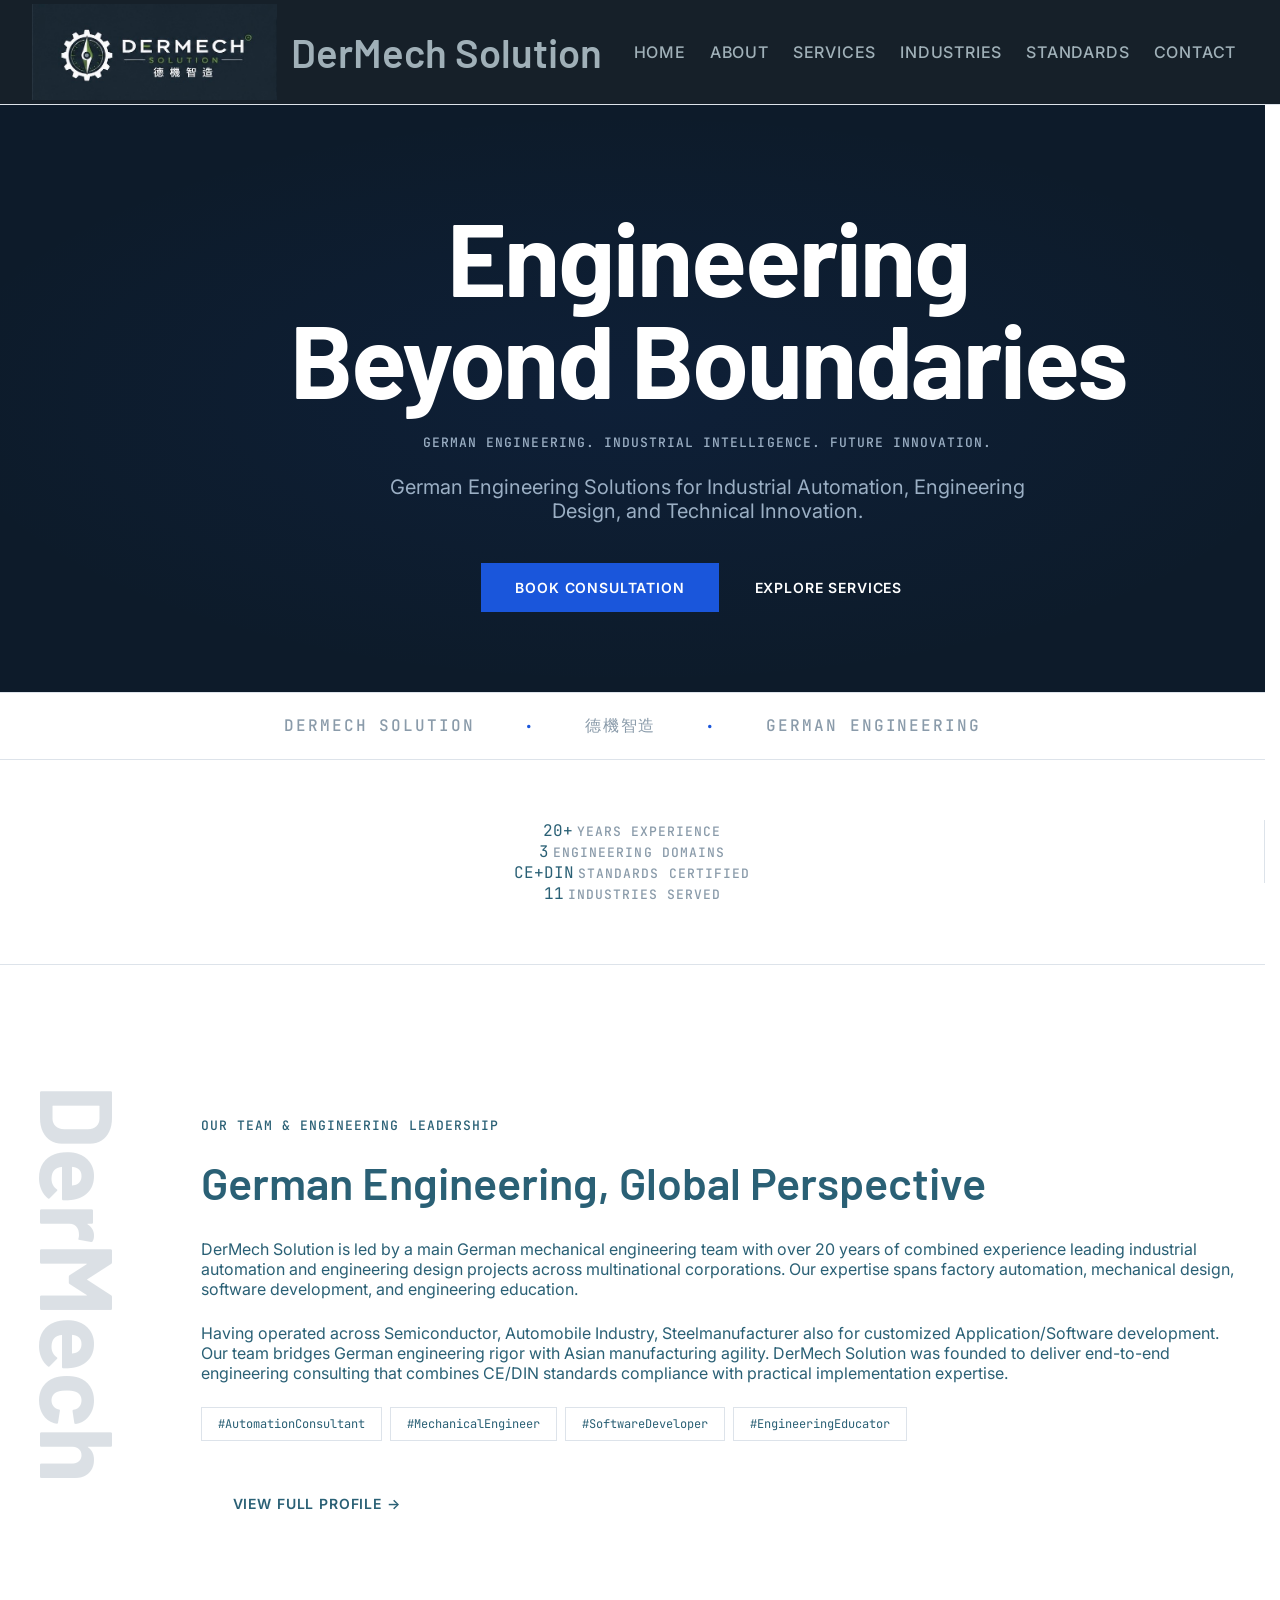
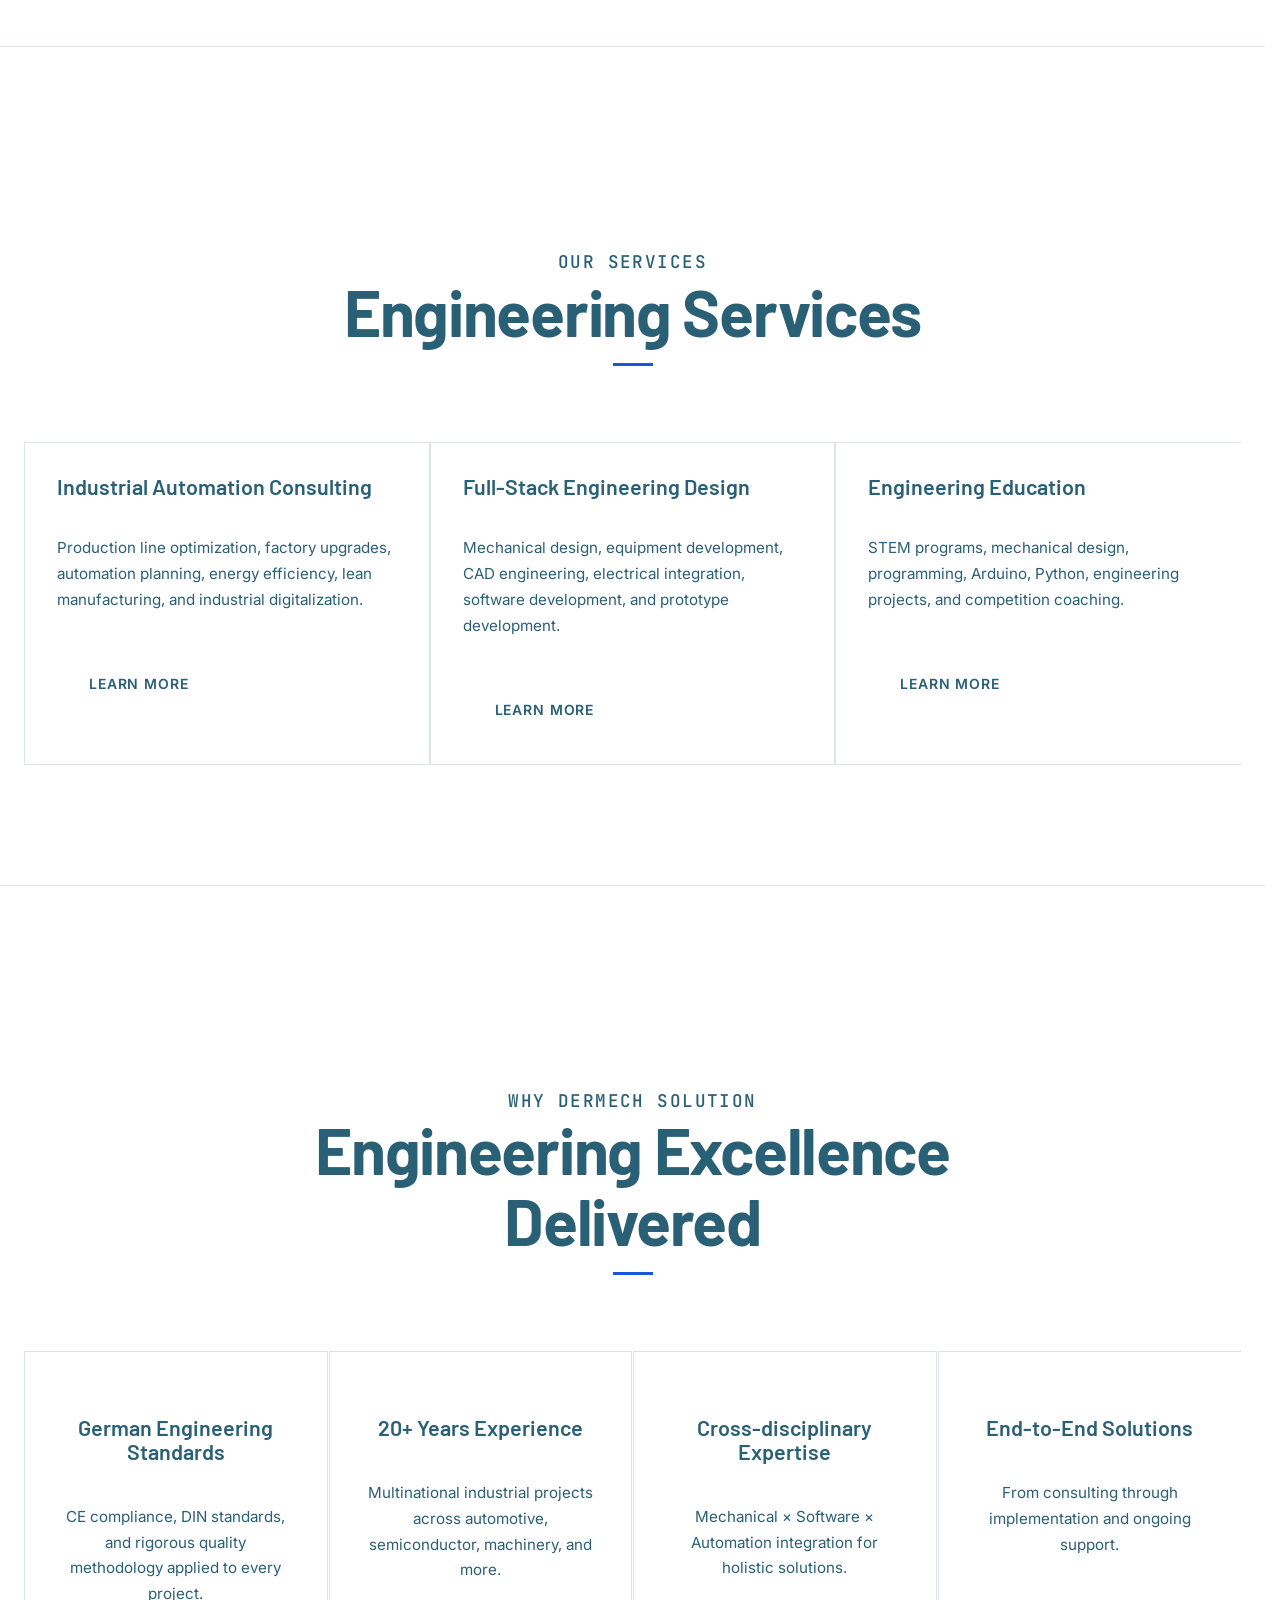
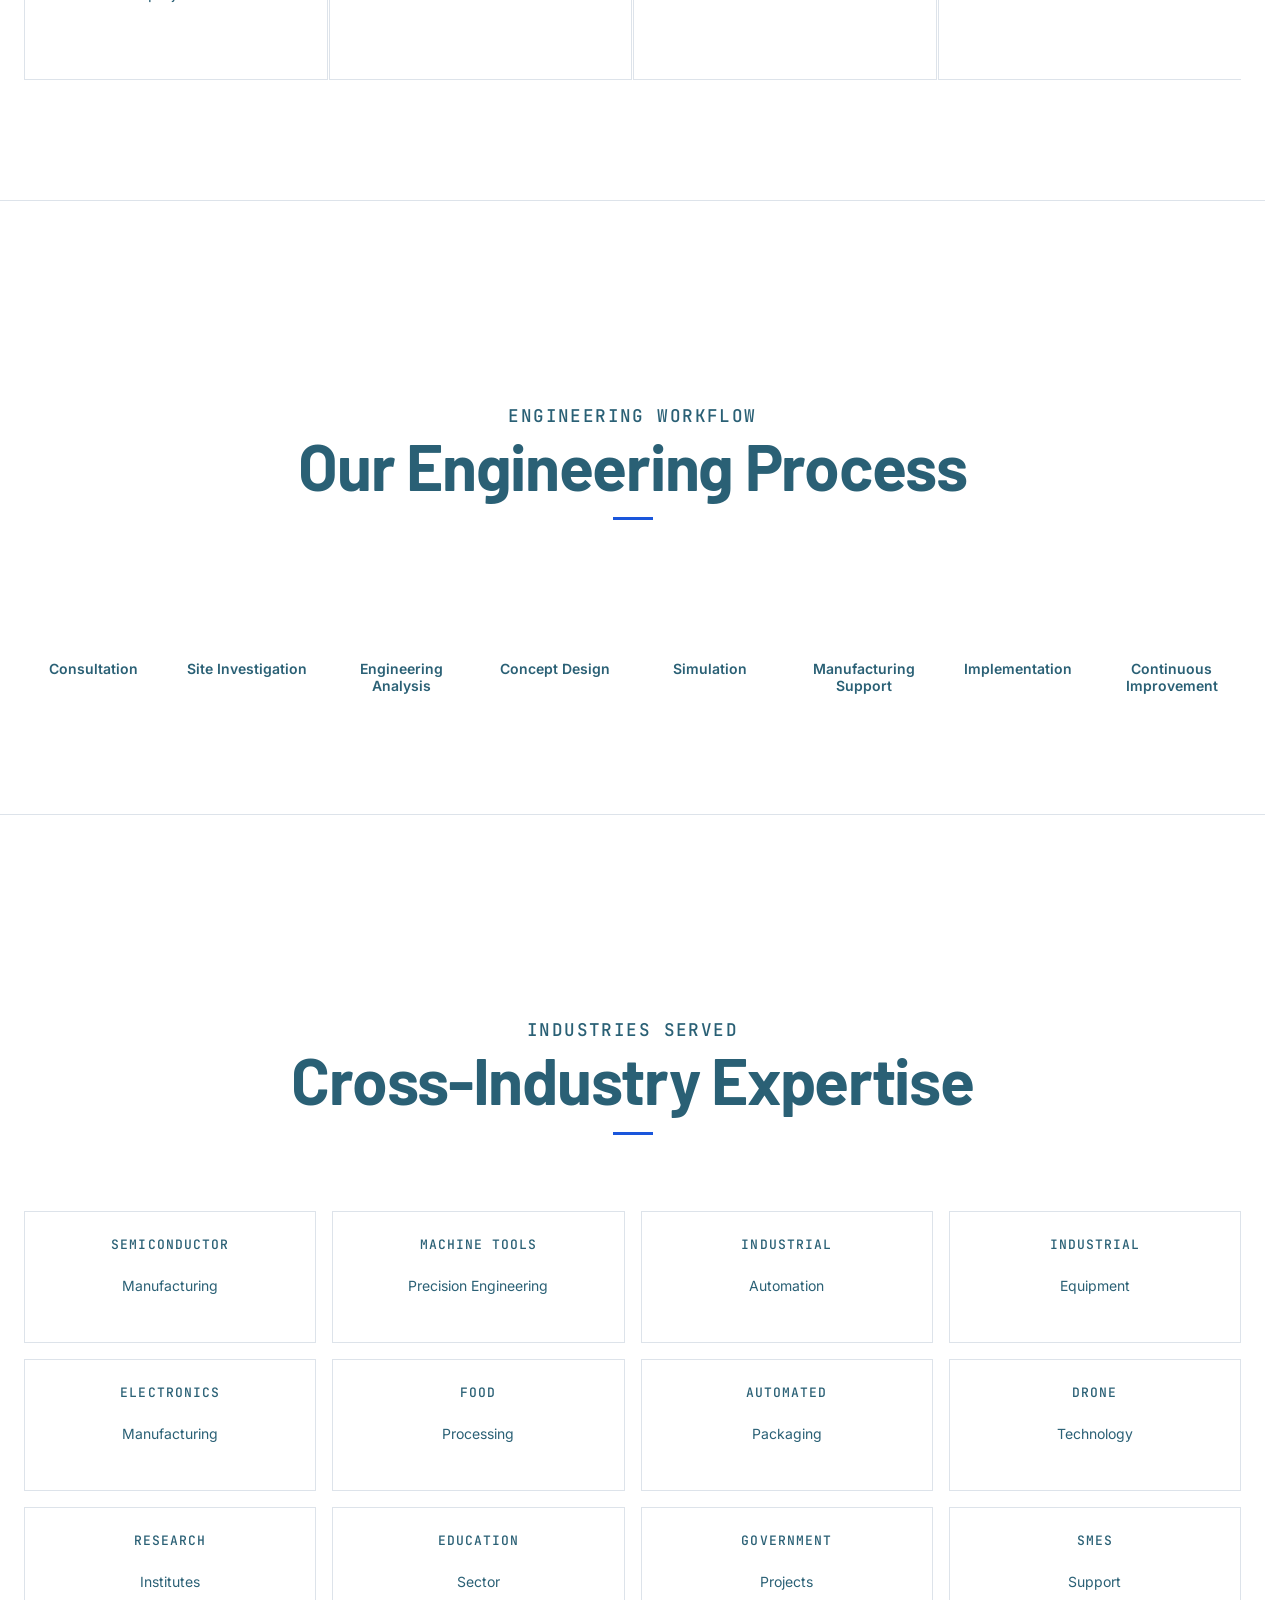
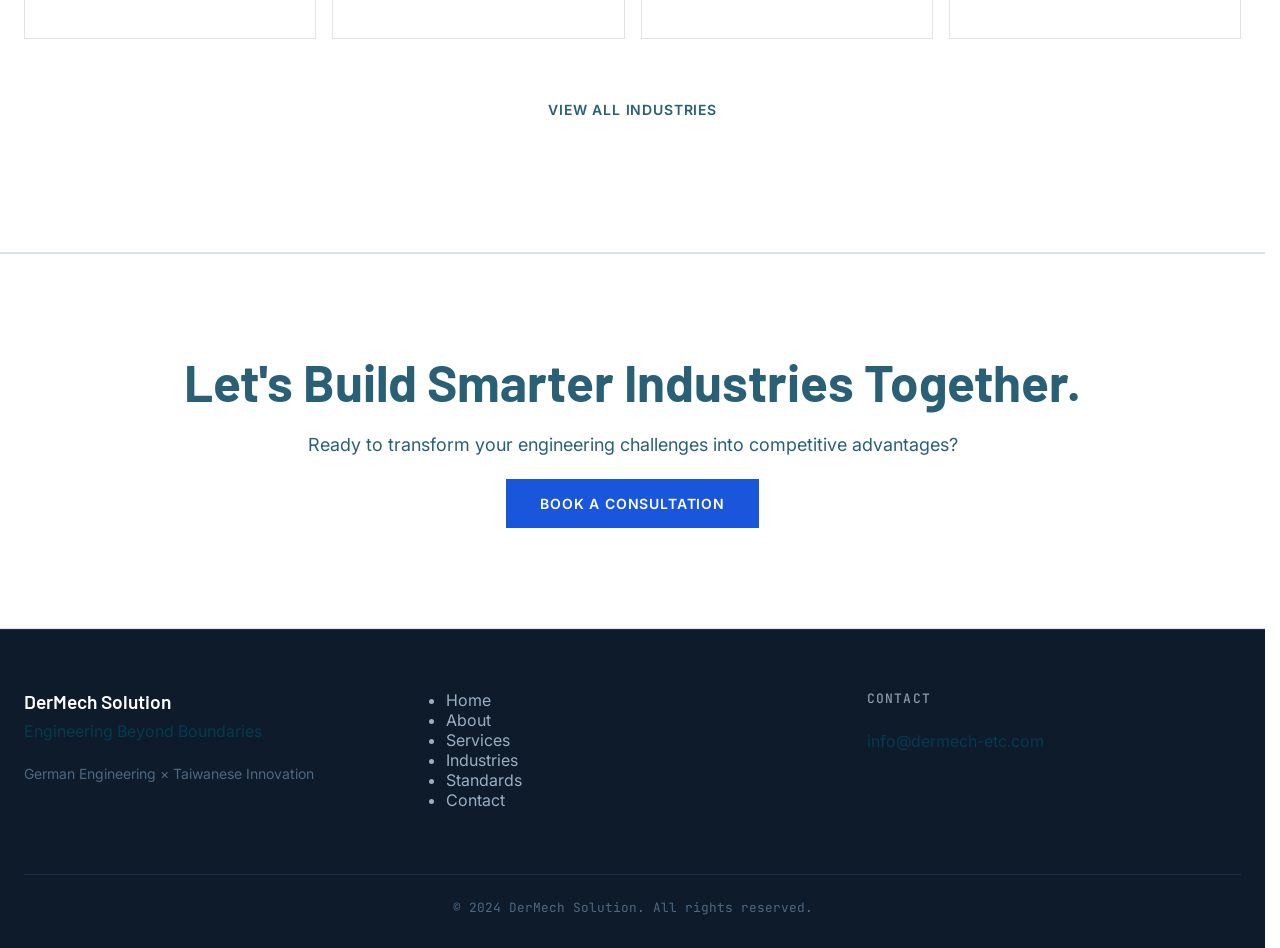
==== index.html @ 2ad34e47 "hamburger" ====
<!DOCTYPE html>
<html lang="en">
<head>
  <meta charset="UTF-8">
  <meta name="viewport" content="width=device-width, initial-scale=1.0">
  <meta name="description" data-en="DerMech Solution - German Engineering Solutions for Industrial Automation, Engineering Design, and Technical Innovation" data-zh="德機智造 - 德國工程解決方案，專注工業自動化、工程設計與技術創新">
  <title data-en="DerMech Solution | Engineering Beyond Boundaries" data-zh="德機智造 | 超越邊界的工程力量">DerMech Solution | Engineering Beyond Boundaries</title>
  
  <!-- Google Fonts -->
  <link rel="preconnect" href="https://fonts.googleapis.com">
  <link rel="preconnect" href="https://fonts.gstatic.com" crossorigin>
  <link href="https://fonts.googleapis.com/css2?family=Barlow:wght@300;400;600;700&family=Inter:wght@400;500;600&family=JetBrains+Mono:wght@400;500&display=swap" rel="stylesheet">
  
  <!-- CSS -->
  <link rel="stylesheet" href="assets/css/style.css?v=20260627">
</head>
<body>

  <!-- ============================================
       NAVIGATION
       ============================================ -->
  <nav class="navbar">
    <div class="nav-container">

      <a href="index.html" class="nav-brand">
        <img src="assets/img/0A824CF5-811C-43F0-B132-735D2DDA64D2.jpg" alt="DerMech Solution Logo" class="nav-logo">
        <span class="nav-brand-text" data-en="DerMech Solution" data-zh="德機智造">DerMech Solution</span>
      </a>

      <ul class="nav-links">
        <li><a href="index.html" data-en="Home" data-zh="首頁">Home</a></li>
        <li><a href="about.html" data-en="About" data-zh="關於我們">About</a></li>
        <li><a href="services.html" data-en="Services" data-zh="服務項目">Services</a></li>
        <li><a href="industries.html" data-en="Industries" data-zh="服務產業">Industries</a></li>
        <li><a href="standards.html" data-en="Standards" data-zh="工程標準">Standards</a></li>
        <li><a href="contact.html" data-en="Contact" data-zh="聯絡我們">Contact</a></li>
        <li class="nav-lang-mobile">
          <button id="langToggleMobile" class="btn-lang btn-lang-mobile">EN | 中</button>
        </li>
      </ul>

      <div class="nav-right">
        <button class="lang-toggle btn-lang btn-lang-desktop" id="langToggle">EN | 中</button>
        <button id="navHamburger" class="nav-hamburger" aria-label="Toggle navigation" aria-expanded="false">
          <span></span>
          <span></span>
          <span></span>
        </button>
      </div>

    </div>
  </nav>

  <!-- ============================================
       SECTION 1: HERO
       ============================================ -->
  <section class="hero section-dark">
    <div class="hero-bg">
      <img src="data:image/svg+xml,%3Csvg xmlns='http://www.w3.org/2000/svg' width='1920' height='1080' viewBox='0 0 1920 1080'%3E%3Crect fill='%230D0D0D' width='1920' height='1080'/%3E%3C/svg%3E" alt="Industrial automation factory floor" style="background: var(--color-surface-2);">
    </div>
    <div class="blueprint-grid"></div>
    <div class="hero-overlay"></div>
    <div class="hero-content reveal">
      <h1 data-en="Engineering Beyond Boundaries" data-zh="超越邊界的工程力量">Engineering Beyond Boundaries</h1>
      <p class="caption" style="margin-top: 1.5rem; margin-bottom: 1.5rem;" data-en="German Engineering. Industrial Intelligence. Future Innovation." data-zh="德國工程 × 工業智慧 × 未來創新">German Engineering. Industrial Intelligence. Future Innovation.</p>
      <p style="font-size: 1.25rem; max-width: 700px; margin: 0 auto 2.5rem;" data-en="German Engineering Solutions for Industrial Automation, Engineering Design, and Technical Innovation." data-zh="德國工程解決方案 — 工業自動化 × 工程設計 × 技術創新">German Engineering Solutions for Industrial Automation, Engineering Design, and Technical Innovation.</p>
      <div class="hero-btns">
        <a href="contact.html" class="btn btn-primary" data-en="Book Consultation" data-zh="預約諮詢">Book Consultation</a>
        <a href="services.html" class="btn btn-secondary" data-en="Explore Services" data-zh="探索服務">Explore Services</a>
      </div>
    </div>
  </section>

  <!-- Brand Ticker -->
  <div class="brand-ticker section-offwhite">
    <div class="ticker-content">
      <span>DerMech Solution</span>
      <span class="ticker-separator">·</span>
      <span>德機智造</span>
      <span class="ticker-separator">·</span>
      <span>German Engineering</span>
    </div>
  </div>

  <!-- ============================================
       SECTION 2: QUICK STATS BAR
       ============================================ -->
  <section class="stats-bar section-offwhite reveal">
    <div class="stat-item">
      <span class="stat-num mono">20+</span>
      <span class="caption" data-en="Years Experience" data-zh="年從業經驗">Years Experience</span>
    </div>
    <div class="stat-item">
      <span class="stat-num mono">3</span>
      <span class="caption" data-en="Engineering Domains" data-zh="核心工程領域">Engineering Domains</span>
    </div>
    <div class="stat-item">
      <span class="stat-num mono">CE+DIN</span>
      <span class="caption" data-en="Standards Certified" data-zh="認證標準">Standards Certified</span>
    </div>
    <div class="stat-item">
      <span class="stat-num mono">11</span>
      <span class="caption" data-en="Industries Served" data-zh="服務產業">Industries Served</span>
    </div>
  </section>

  <!-- ============================================
       SECTION 3: ABOUT INTRO
       ============================================ -->
  <section class="section section-light">
    <div class="container">
      <div style="display: grid; grid-template-columns: auto 1fr; gap: 4rem; align-items: start;">
        <div style="writing-mode: vertical-rl; text-orientation: mixed; font-family: var(--font-display); font-size: clamp(3rem, 8vw, 8rem); font-weight: 700; color: var(--color-text-muted); opacity: 0.3; line-height: 1.1;" data-en="DerMech" data-zh="DerMech">DerMech</div>
        <div class="reveal" style="padding-top: 2rem;">
          <p class="caption" data-en="OUR TEAM & ENGINEERING LEADERSHIP" data-zh="我們的團隊與工程領導">OUR TEAM & ENGINEERING LEADERSHIP</p>
          <h2 data-en="German Engineering, Global Perspective" data-zh="德國工程，全球視野">German Engineering, Global Perspective</h2>
          <p data-en="DerMech Solution is led by a main German mechanical engineering team with over 20 years of combined experience leading industrial automation and engineering design projects across multinational corporations. Our expertise spans factory automation, mechanical design, software development, and engineering education." data-zh="德機智造由德國機械工程團隊領導，擁有超過 20 年的工業自動化與工程設計跨國專案經驗。我們的專長橫跨工廠自動化、機械設計、軟體開發與工程教育。">DerMech Solution is led by a German mechanical engineering team with over 20 years of combined experience leading industrial automation and engineering design projects across multinational corporations. Our expertise spans factory automation, mechanical design, software development, and engineering education.</p>
          <p data-en="Having operated across Semiconductor, Automobile Industry, Steelmanufacturer also for customized Application/Software development. Our team bridges German engineering rigor with Asian manufacturing agility. DerMech Solution was founded to deliver end-to-end engineering consulting that combines CE/DIN standards compliance with practical implementation expertise." data-zh="我們的團隊專注於半導體晶片製程、德國汽車產業產線優化升級、金屬鋼鐵產線規劃設計、全端設計網站設計及產業專用App開發設計等服務，將德國工程設計的嚴謹與亞洲製造靈活性完美結合。德機智造的成立，旨在提供結合 CE/DIN 標準合規與實務落地能力的端到端工程顧問服務，提供客戶更優質的解決方案與進階的產能升級。">Having operated across Germany, Taiwan, and Greater China, our team bridges German engineering rigor with Asian manufacturing agility. DerMech Solution was founded to deliver end-to-end engineering consulting that combines CE/DIN standards compliance with practical implementation expertise.</p>
          <div style="display: flex; flex-wrap: wrap; gap: 0.5rem; margin: 1.5rem 0;">
            <span style="background: var(--color-surface-2); border: 1px solid var(--color-border); padding: 0.5rem 1rem; font-family: var(--font-mono); font-size: 0.75rem;" data-en="#AutomationConsultant" data-zh="#自動化顧問">#AutomationConsultant</span>
            <span style="background: var(--color-surface-2); border: 1px solid var(--color-border); padding: 0.5rem 1rem; font-family: var(--font-mono); font-size: 0.75rem;" data-en="#MechanicalEngineer" data-zh="#機械工程師">#MechanicalEngineer</span>
            <span style="background: var(--color-surface-2); border: 1px solid var(--color-border); padding: 0.5rem 1rem; font-family: var(--font-mono); font-size: 0.75rem;" data-en="#SoftwareDeveloper" data-zh="#軟體開發">#SoftwareDeveloper</span>
            <span style="background: var(--color-surface-2); border: 1px solid var(--color-border); padding: 0.5rem 1rem; font-family: var(--font-mono); font-size: 0.75rem;" data-en="#EngineeringEducator" data-zh="#工程教育">#EngineeringEducator</span>
          </div>
          <a href="about.html" class="btn btn-secondary" style="margin-top: 1rem;" data-en="View Full Profile →" data-zh="查看完整簡介 →">View Full Profile →</a>
        </div>
      </div>
    </div>
  </section>

  <!-- ============================================
       SECTION 4: CORE SERVICES (3 CARDS)
       ============================================ -->
  <section class="section section-offwhite reveal">
    <div class="container">
      <div class="section-header">
        <p class="caption" data-en="OUR SERVICES" data-zh="我們的服務">OUR SERVICES</p>
        <h2 data-en="Engineering Services" data-zh="工程服務項目">Engineering Services</h2>
      </div>
      <div class="card-grid">
        <!-- Card 1: Industrial Automation Consulting -->
        <article class="card">
          <h3 data-en="Industrial Automation Consulting" data-zh="工業自動化顧問">Industrial Automation Consulting</h3>
          <p data-en="Production line optimization, factory upgrades, automation planning, energy efficiency, lean manufacturing, and industrial digitalization." data-zh="生產線優化、工廠升級、自動化規劃、節能效率、精益生產與工業數位化。">Production line optimization, factory upgrades, automation planning, energy efficiency, lean manufacturing, and industrial digitalization.</p>
          <a href="services.html#automation" class="btn btn-secondary" data-en="Learn More" data-zh="了解更多">Learn More</a>
        </article>
        
        <!-- Card 2: Full-Stack Engineering Design -->
        <article class="card">
          <h3 data-en="Full-Stack Engineering Design" data-zh="全方位工程設計">Full-Stack Engineering Design</h3>
          <p data-en="Mechanical design, equipment development, CAD engineering, electrical integration, software development, and prototype development." data-zh="機械設計、設備開發、CAD 工程、電氣整合、軟體開發與原型機開發。">Mechanical design, equipment development, CAD engineering, electrical integration, software development, and prototype development.</p>
          <a href="services.html#design" class="btn btn-secondary" data-en="Learn More" data-zh="了解更多">Learn More</a>
        </article>
        
        <!-- Card 3: Engineering Education -->
        <article class="card">
          <h3 data-en="Engineering Education" data-zh="工程教育">Engineering Education</h3>
          <p data-en="STEM programs, mechanical design, programming, Arduino, Python, engineering projects, and competition coaching." data-zh="STEM 課程、機械設計、程式設計、Arduino、Python、工程專題與競賽輔導。">STEM programs, mechanical design, programming, Arduino, Python, engineering projects, and competition coaching.</p>
          <a href="services.html#education" class="btn btn-secondary" data-en="Learn More" data-zh="了解更多">Learn More</a>
        </article>
      </div>
    </div>
  </section>

  <!-- ============================================
       SECTION 5: WHY CHOOSE DERMECH
       ============================================ -->
  <section class="section section-light reveal">
    <div class="container">
      <div class="section-header">
        <p class="caption" data-en="WHY DERMECH SOLUTION" data-zh="為何選擇德機智造">WHY DERMECH SOLUTION</p>
        <h2 data-en="Engineering Excellence Delivered" data-zh="卓越工程，誠信交付">Engineering Excellence Delivered</h2>
      </div>
      <div style="display: grid; grid-template-columns: repeat(4, 1fr); gap: 1px; background: var(--color-border-dark); border: 1px solid var(--color-border-dark);">
        <!-- Feature 1 -->
        <div class="card" style="padding: 3rem 2rem; text-align: center;">
          <h3 style="margin: 1rem 0;" data-en="German Engineering Standards" data-zh="德國工程標準">German Engineering Standards</h3>
          <p data-en="CE compliance, DIN standards, and rigorous quality methodology applied to every project." data-zh="每個專案均遵循 CE 合規、DIN 標準與嚴謹品質方法論。">CE compliance, DIN standards, and rigorous quality methodology applied to every project.</p>
        </div>
        <!-- Feature 2 -->
        <div class="card" style="padding: 3rem 2rem; text-align: center;">
          <h3 style="margin: 1rem 0;" data-en="20+ Years Experience" data-zh="20+ 年實戰經驗">20+ Years Experience</h3>
          <p data-en="Multinational industrial projects across automotive, semiconductor, machinery, and more." data-zh="跨越汽車、半導體、機械等產業的跨國工業專案經驗。">Multinational industrial projects across automotive, semiconductor, machinery, and more.</p>
        </div>
        <!-- Feature 3 -->
        <div class="card" style="padding: 3rem 2rem; text-align: center;">
          <h3 style="margin: 1rem 0;" data-en="Cross-disciplinary Expertise" data-zh="跨域整合能力">Cross-disciplinary Expertise</h3>
          <p data-en="Mechanical × Software × Automation integration for holistic solutions." data-zh="機械 × 軟體 × 自動化整合，提供全方位解決方案。">Mechanical × Software × Automation integration for holistic solutions.</p>
        </div>
        <!-- Feature 4 -->
        <div class="card" style="padding: 3rem 2rem; text-align: center;">
          <h3 style="margin: 1rem 0;" data-en="End-to-End Solutions" data-zh="端到端解決方案">End-to-End Solutions</h3>
          <p data-en="From consulting through implementation and ongoing support." data-zh="從顧問規劃到實施落地與持續支援。">From consulting through implementation and ongoing support.</p>
        </div>
      </div>
    </div>
  </section>

  <!-- ============================================
       SECTION 6: ENGINEERING WORKFLOW (HORIZONTAL TIMELINE)
       ============================================ -->
  <section class="section section-offwhite reveal">
    <div class="container">
      <div class="section-header">
        <p class="caption" data-en="ENGINEERING WORKFLOW" data-zh="工程作業流程">ENGINEERING WORKFLOW</p>
        <h2 data-en="Our Engineering Process" data-zh="我們的工程流程">Our Engineering Process</h2>
      </div>
      <div class="workflow">
        <div class="workflow-step">
          <div class="step-label" data-en="Consultation" data-zh="諮詢評估">Consultation</div>
        </div>
        <div class="workflow-step">
          <div class="step-label" data-en="Site Investigation" data-zh="現場勘察">Site Investigation</div>
        </div>
        <div class="workflow-step">
          <div class="step-label" data-en="Engineering Analysis" data-zh="工程分析">Engineering Analysis</div>
        </div>
        <div class="workflow-step">
          <div class="step-label" data-en="Concept Design" data-zh="概念設計">Concept Design</div>
        </div>
        <div class="workflow-step">
          <div class="step-label" data-en="Simulation" data-zh="模擬驗證">Simulation</div>
        </div>
        <div class="workflow-step">
          <div class="step-label" data-en="Manufacturing Support" data-zh="製造支援">Manufacturing Support</div>
        </div>
        <div class="workflow-step">
          <div class="step-label" data-en="Implementation" data-zh="實施落地">Implementation</div>
        </div>
        <div class="workflow-step">
          <div class="step-label" data-en="Continuous Improvement" data-zh="持續改善">Continuous Improvement</div>
        </div>
      </div>
    </div>
  </section>

  <!-- ============================================
       SECTION 7: INDUSTRIES PREVIEW
       ============================================ -->
  <section class="section section-light reveal">
    <div class="container">
      <div class="section-header">
        <p class="caption" data-en="INDUSTRIES SERVED" data-zh="服務產業">INDUSTRIES SERVED</p>
        <h2 data-en="Cross-Industry Expertise" data-zh="跨產業專業能力">Cross-Industry Expertise</h2>
      </div>
      <div style="display: grid; grid-template-columns: repeat(4, 1fr); gap: 1rem;">
        <div style="padding: 1.5rem; background: var(--color-bg); border: 1px solid var(--color-border); text-align: center;" class="reveal"><p class="caption mono" data-en="Semiconductor" data-zh="半導體">Semiconductor</p><p style="font-size: 0.875rem; color: var(--color-text-third);" data-en="Manufacturing" data-zh="製造">Manufacturing</p></div>
        <div style="padding: 1.5rem; background: var(--color-bg); border: 1px solid var(--color-border); text-align: center;" class="reveal"><p class="caption mono" data-en="Machine Tools" data-zh="工具機">Machine Tools</p><p style="font-size: 0.875rem; color: var(--color-text-third);" data-en="Precision Engineering" data-zh="精密工程">Precision Engineering</p></div>
        <div style="padding: 1.5rem; background: var(--color-bg); border: 1px solid var(--color-border); text-align: center;" class="reveal"><p class="caption mono" data-en="Industrial" data-zh="工業">Industrial</p><p style="font-size: 0.875rem; color: var(--color-text-third);" data-en="Automation" data-zh="自動化">Automation</p></div>
        <div style="padding: 1.5rem; background: var(--color-bg); border: 1px solid var(--color-border); text-align: center;" class="reveal"><p class="caption mono" data-en="Industrial" data-zh="工業">Industrial</p><p style="font-size: 0.875rem; color: var(--color-text-third);" data-en="Equipment" data-zh="設備">Equipment</p></div>
        <div style="padding: 1.5rem; background: var(--color-bg); border: 1px solid var(--color-border); text-align: center;" class="reveal"><p class="caption mono" data-en="Electronics" data-zh="電子">Electronics</p><p style="font-size: 0.875rem; color: var(--color-text-third);" data-en="Manufacturing" data-zh="製造">Manufacturing</p></div>
        <div style="padding: 1.5rem; background: var(--color-bg); border: 1px solid var(--color-border); text-align: center;" class="reveal"><p class="caption mono" data-en="Food" data-zh="食品">Food</p><p style="font-size: 0.875rem; color: var(--color-text-third);" data-en="Processing" data-zh="加工">Processing</p></div>
        <div style="padding: 1.5rem; background: var(--color-bg); border: 1px solid var(--color-border); text-align: center;" class="reveal"><p class="caption mono" data-en="Automated" data-zh="自動化">Automated</p><p style="font-size: 0.875rem; color: var(--color-text-third);" data-en="Packaging" data-zh="包裝">Packaging</p></div>
        <div style="padding: 1.5rem; background: var(--color-bg); border: 1px solid var(--color-border); text-align: center;" class="reveal"><p class="caption mono" data-en="Drone" data-zh="無人機">Drone</p><p style="font-size: 0.875rem; color: var(--color-text-third);" data-en="Technology" data-zh="技術">Technology</p></div>
        <div style="padding: 1.5rem; background: var(--color-bg); border: 1px solid var(--color-border); text-align: center;" class="reveal"><p class="caption mono" data-en="Research" data-zh="研究">Research</p><p style="font-size: 0.875rem; color: var(--color-text-third);" data-en="Institutes" data-zh="機構">Institutes</p></div>
        <div style="padding: 1.5rem; background: var(--color-bg); border: 1px solid var(--color-border); text-align: center;" class="reveal"><p class="caption mono" data-en="Education" data-zh="教育">Education</p><p style="font-size: 0.875rem; color: var(--color-text-third);" data-en="Sector" data-zh="機構">Sector</p></div>
        <div style="padding: 1.5rem; background: var(--color-bg); border: 1px solid var(--color-border); text-align: center;" class="reveal"><p class="caption mono" data-en="Government" data-zh="政府">Government</p><p style="font-size: 0.875rem; color: var(--color-text-third);" data-en="Projects" data-zh="專案">Projects</p></div>
        <div style="padding: 1.5rem; background: var(--color-bg); border: 1px solid var(--color-border); text-align: center;" class="reveal"><p class="caption mono" data-en="SMEs" data-zh="中小企業">SMEs</p><p style="font-size: 0.875rem; color: var(--color-text-third);" data-en="Support" data-zh="支援">Support</p></div>
      </div>
      <div class="text-center" style="margin-top: 3rem;">
        <a href="industries.html" class="btn btn-secondary" data-en="View All Industries" data-zh="查看所有產業">View All Industries</a>
      </div>
    </div>
  </section>

  <!-- ============================================
       SECTION 8: CTA BANNER
       ============================================ -->
  <section class="cta-section section-offwhite reveal">
    <div class="container">
      <h2 data-en="Let's Build Smarter Industries Together." data-zh="共同打造更智慧的產業未來。">Let's Build Smarter Industries Together.</h2>
      <p style="margin: 1.5rem 0; font-size: 1.125rem;" data-en="Ready to transform your engineering challenges into competitive advantages?" data-zh="準備好將工程挑戰轉化為競爭優勢了嗎？">Ready to transform your engineering challenges into competitive advantages?</p>
      <a href="contact.html" class="btn btn-primary" data-en="Book a Consultation" data-zh="預約諮詢">Book a Consultation</a>
    </div>
  </section>

  <!-- ============================================
       FOOTER
       ============================================ -->
  <footer>
    <div class="container">
      <div class="footer-grid">
        <div>
          <p class="footer-brand" data-en="DerMech Solution" data-zh="德機智造">DerMech Solution</p>
          <p data-en="Engineering Beyond Boundaries" data-zh="超越邊界的工程力量">Engineering Beyond Boundaries</p>
          <p class="footer-tagline" data-en="German Engineering × Taiwanese Innovation" data-zh="德國工程 × 台灣創新">German Engineering × Taiwanese Innovation</p>
        </div>
        <nav>
          <ul class="footer-links">
            <li><a href="index.html" data-en="Home" data-zh="首頁">Home</a></li>
            <li><a href="about.html" data-en="About" data-zh="關於">About</a></li>
            <li><a href="services.html" data-en="Services" data-zh="服務">Services</a></li>
            <li><a href="industries.html" data-en="Industries" data-zh="產業">Industries</a></li>
            <li><a href="standards.html" data-en="Standards" data-zh="標準">Standards</a></li>
            <li><a href="contact.html" data-en="Contact" data-zh="聯繫">Contact</a></li>
          </ul>
        </nav>
        <div>
          <p class="caption" data-en="CONTACT" data-zh="聯繫方式">CONTACT</p>
          <p style="margin-top: 0.5rem;">info@dermech-etc.com</p>
        </div>
      </div>
      <div class="copyright" data-en="© 2024 DerMech Solution. All rights reserved." data-zh="© 2024 德機智造 版權所有">© 2024 DerMech Solution. All rights reserved.</div>
    </div>
  </footer>

  <!-- JS -->
  <script src="assets/js/main.js"></script>
</body>
</html>
---- assets/css/style.css ----
/* === RESET & BASE === */
* {
  margin: 0;
  padding: 0;
  box-sizing: border-box;
  border-radius: 0 !important; /* STRICT RULE: No rounded corners anywhere */
}

html {
  scroll-behavior: smooth;
  font-size: 16px;
  scrollbar-gutter: stable;  /* NEU — verhindert den Versatz */
}

body {
  margin: 0;
  padding-top: 6em;
  font-family: var(--font-body);
  color: var(--color-text-third);
  background-color: var(--color-bg);
  -webkit-font-smoothing: antialiased;
  overflow-y: scroll;  /* NEU — Scrollbar immer reservieren */
}

img {
  max-width: 100%;
  height: auto;
  display: block;
}

/* === CSS VARIABLES === */
:root {
  /* Navigation — stays dark */
  --nav-bg: #0F1923;
  --nav-border: #1E3048;
  --nav-text: #9BAFC4;
  --nav-text-active: #FFFFFF;

  /* Page backgrounds — all light */
  --color-bg:        #FFFFFF;
  --color-bg-alt:    #F5F7FA;
  --color-bg-accent: #EEF2F7;

  /* Text on light backgrounds */
  --color-text-primary:   #bbcdd4d6;
  --color-text-secondary: #bbcdd4d6;
  --color-text-third:     #01425bd6;
  --color-text-muted:     #8A9BAA;

  /* Accent */
  --color-accent:       #1A56DB;
  --color-accent-hover: #1343B8;
  --color-accent-tint:  #EEF3FC;

  /* Borders on light bg */
  --color-border: #DDE3EA;
  --color-border-strong: #B8C4CE;

  /* Hero overlay — dark only behind text, not full section */
  --hero-overlay: rgba(10, 18, 28, 0.72);

  /* Fonts */
  --font-display: 'Barlow', sans-serif;
  --font-body:    'Inter', sans-serif;
  --font-mono:    'JetBrains Mono', monospace;

  /* Layout */
  --max-width: 1280px;
  --section-padding: 120px 0;
  --gutter: 24px;
}

/* === TYPOGRAPHY === */
h1, h2, h3, h4, .display-text {
  font-family: var(--font-display);
  font-weight: 700;
  line-height: 1.1;
  text-transform: none;
}

h1 {
  font-size: clamp(3rem, 6vw, 6rem);
  letter-spacing: -0.02em;
}

h2 {
  font-size: clamp(2rem, 3.5vw, 3.5rem);
  font-weight: 600;
  margin-bottom: 2rem;
}

h3 {
  font-size: 1.5rem;
  font-weight: 600;
}

.caption {
  font-family: var(--font-mono);
  font-size: 0.8125rem;
  font-weight: 500;
  letter-spacing: 0.08em;
  text-transform: uppercase;
  color: var(--color-text-muted);
}

.mono {
  font-family: var(--font-mono);
}

p {
  color: var(--color-text-third);
  margin-bottom: 1.5rem;
}

/* === LAYOUT UTILITIES === */
.container {
  max-width: var(--max-width);
  margin: 0 auto;
  padding: 0 var(--gutter);
}

.section {
  padding: var(--section-padding);
}

.text-center { text-align: center; }
.flex { display: flex; }
.grid { display: grid; }

/* === NAVIGATION === */

.navbar {
  position: fixed;
  top: 0;
  left: 0;
  right: 0;
  z-index: 1000;
  min-height: 96px;
  padding: 0.25em 0;
  background: rgba(15, 25, 35, 0.97);
  backdrop-filter: blur(12px);
  border-bottom: 1px solid var(--color-border);
  box-sizing: border-box;
  width: 100%;
  overflow: visible;
}

.nav-container {
  max-width: 1280px;
  margin: 0 auto;
  padding: 0 2rem;
  height: 100%;
  display: flex;
  flex-direction: row;
  align-items: center;
  justify-content: space-between;
  gap: 2rem;
  box-sizing: border-box;
  width: 100%;
}

.nav-brand {
  display: flex;
  flex-direction: row;
  align-items: center;
  gap: 14px;
  text-decoration: none;
  flex-shrink: 0;
}

.nav-logo {
  height: 96px;
  width: auto;
  display: block;
  object-fit: contain;
}

.nav-brand-text {
  font-family: var(--font-display);
  font-size: 2.5rem;
  font-weight: 600;
  color: var(--color-text-primary);
  white-space: nowrap;
  text-align: center;
}

.nav-links {
  display: flex;
  flex-direction: row;
  align-items: center;
  gap: 1.5rem;
  list-style: none;
  margin: 0;
  padding: 0;
  flex: 1;
  justify-content: center;
}

.nav-links li {
  display: block;
  margin: 0;
  padding: 0;
}

.nav-links a {
  font-family: var(--font-body);
  font-size: 1.0rem;
  font-weight: 500;
  color: var(--color-text-secondary);
  text-decoration: none;
  letter-spacing: 0.05em;
  text-transform: uppercase;
  text-align: center;
  white-space: nowrap;
  transition: color 0.2s ease;
  padding: 0.25rem 0;
  border-bottom: 2px solid transparent;
}

.nav-links a:hover,
.nav-links a.active {
  color: var(--color-text-primary);
  border-bottom-color: var(--color-accent);
}

.nav-right {
  display: flex;
  flex-direction: row;
  align-items: center;
  gap: 1rem;
  flex-shrink: 0;
}

.lang-toggle {
  background: rgb(10, 74, 10);
  border: 1px solid var(--color-border);
  color: var(--color-text-secondary);
  font-family: var(--font-body);
  font-size: 1.0rem;
  font-weight: 500;
  letter-spacing: 0.05em;
  padding: 0.4rem 0.75rem;
  cursor: pointer;
  transition: border-color 0.2s ease, color 0.2s ease;
}

.lang-toggle:hover {
  border-color: var(--color-accent);
  color: var(--color-text-primary);
}

/* Hamburger standardmäßig verstecken auf Desktop */
.nav-hamburger {
  display: none;
  flex-direction: column;
  justify-content: space-between;
  width: 28px;
  height: 20px;
  background: none;
  border: none;
  cursor: pointer;
  padding: 0;
  z-index: 1001;
}

.nav-hamburger span {
  display: block;
  width: 100%;
  height: 2px;
  background-color: #FFFFFF;
  border-radius: 2px;
  transition: all 0.3s ease;
}

/* Hamburger nur auf Mobile/Tablet anzeigen */
@media (max-width: 1024px) {
  .nav-hamburger {
    display: flex !important;
    flex-direction: column;
    justify-content: space-between;
    width: 28px;
    height: 20px;
    background: none;
    border: none;
    cursor: pointer;
    padding: 0;
    flex-shrink: 0;
  }
  .nav-hamburger span {
    display: block;
    width: 100%;
    height: 2px;
    background-color: #FFFFFF;
    border-radius: 2px;
  }
  .nav-links {
    display: none;
    position: fixed;
    top: 0;
    left: 0;
    right: 0;
    bottom: 0;
    background: #0F1923;
    flex-direction: column;
    justify-content: center;
    align-items: center;
    gap: 2rem;
    z-index: 999;
    padding-top: 80px;
  }
  .nav-links.open {
    display: flex;
  }
  .nav-container {
    padding: 0 1.25rem;
  }
}

/* Mobile */
@media (max-width: 768px) {
  .nav-links {
    display: none;
    position: fixed;
    top: 6.5em;
    left: 0;
    right: 0;
    bottom: 0;
    background: var(--color-bg);
    flex-direction: column;
    justify-content: center;
    align-items: center;
    gap: 2.5rem;
    z-index: 999;
  }

  .nav-links.open {
    display: flex;
  }

  .nav-links a {
    font-size: 1.25rem;
  }

  .nav-brand-text {
    font-size: 0.95rem;
  }
}

/* === HERO SECTIONS === */
.hero {
  position: relative;
  min-height: 45vh;
  display: flex;
  align-items: center;
  justify-content: center;
  text-align: center;
  background-color: #0D1B2A;
  overflow: hidden;
  padding: 100px 2rem 80px;
}

/* Subtle blue-tinted gradient overlay */
.hero::before {
  content: '';
  position: absolute;
  inset: 0;
  background: radial-gradient(
    ellipse 80% 70% at 50% 50%,
    rgba(26, 86, 219, 0.08) 0%,
    transparent 70%
  );
  z-index: 0;
  pointer-events: none;
}

.hero > *,
.hero-content {
  position: relative;
  z-index: 1;
  max-width: 860px;
  margin: 0 auto;
}

/* Hero typography */
.hero h1,
.hero .hero-title {
  font-family: var(--font-display);
  font-size: clamp(3.5rem, 8vw, 6.5rem);
  font-weight: 700;
  color: #FFFFFF;
  line-height: 1.0;
  letter-spacing: -0.02em;
  margin-bottom: 1.25rem;
}

.hero .hero-tagline,
.hero .hero-subtitle {
  font-family: var(--font-mono);
  font-size: 0.8rem;
  letter-spacing: 0.14em;
  color: var(--color-accent);
  text-transform: uppercase;
  margin-bottom: 1.25rem;
}

.hero .hero-description,
.hero > p {
  font-size: 1.1rem;
  color: #bbc0c6;
  line-height: 1.75;
  max-width: 580px;
  margin: 0 auto 2.5rem;
}

.hero-buttons {
  display: flex;
  gap: 1rem;
  justify-content: center;
  flex-wrap: wrap;
}

/* Legacy hero-bg and hero-overlay for backward compatibility */
.hero-bg {
  position: absolute;
  top: 0;
  left: 0;
  width: 100%;
  height: 100%;
  z-index: -1;
}

.hero-bg img {
  width: 100%;
  height: 100%;
  object-fit: cover;
  filter: brightness(0.4);
}

.hero-overlay {
  position: absolute;
  top: 0;
  left: 0;
  width: 100%;
  height: 100%;
  background: linear-gradient(to bottom, rgba(13,13,13,0.4), rgba(13,13,13,0.9));
  z-index: -1;
}

.hero-content {
  max-width: 900px;
  padding: 0 var(--gutter);
}

/* Sub-page heroes — shorter than homepage */
.hero-subpage {
  min-height: 45vh !important;
  padding: 80px 2rem 60px;
}

.btn {
  padding: 1rem 2rem;
  font-family: var(--font-body);
  font-weight: 600;
  text-transform: uppercase;
  font-size: 0.875rem;
  cursor: pointer;
  transition: all 0.2s ease;
  text-decoration: none;
  display: inline-block;
}

.btn-primary {
  background: var(--color-accent);
  color: #FFFFFF;
  border: 2px solid var(--color-accent);
  padding: 0.875rem 2rem;
  font-family: var(--font-body);
  font-size: 0.875rem;
  font-weight: 600;
  letter-spacing: 0.06em;
  text-transform: uppercase;
  cursor: pointer;
  text-decoration: none;
  display: inline-block;
  transition: background 0.2s ease, border-color 0.2s ease;
}

.btn-primary:hover {
  background: var(--color-accent-hover);
  border-color: var(--color-accent-hover);
}

/* Secondary CTA — outline only */
.btn-secondary {
  background: transparent;
  color: var(--color-text-on-dark-primary);
  border: 2px solid var(--color-text-on-dark-primary);
  padding: 0.875rem 2rem;
  font-family: var(--font-body);
  font-size: 0.875rem;
  font-weight: 600;
  letter-spacing: 0.06em;
  text-transform: uppercase;
  cursor: pointer;
  text-decoration: none;
  display: inline-block;
  transition: background 0.2s ease, color 0.2s ease;
}

.btn-secondary:hover {
  background: rgba(255,255,255,0.08);
}

.btn-outline {
  background: transparent;
  color: var(--color-white);
  border: 1px solid var(--color-border);
}

.btn-outline:hover {
  border-color: var(--color-accent);
}

/* Secondary on light background */
.section-light .btn-secondary,
.section-offwhite .btn-secondary {
  color: var(--color-text-on-light-primary);
  border-color: var(--color-text-on-light-primary);
}

/* === SECTION COMPONENTS === */
.divider {
  height: 1px;
  background: var(--color-border);
  width: 100%;
  margin: 0;
}

.divider-text {
  display: flex;
  justify-content: center;
  align-items: center;
  gap: 2rem;
  padding: 1rem 0;
  font-family: var(--font-mono);
  font-size: 0.75rem;
  color: var(--color-text-muted);
  text-transform: uppercase;
  border-top: 1px solid var(--color-border);
  border-bottom: 1px solid var(--color-border);
}

/* === CARDS === */
.card-grid {
  display: grid;
  grid-template-columns: repeat(auto-fit, minmax(300px, 1fr));
  gap: 0; /* Shared borders */
  border: 1px solid var(--color-border-light);
}

.card {
  padding: 3rem 2rem;
  background: var(--color-light-1);
  border-right: 1px solid var(--color-border-light);
  border-bottom: 1px solid var(--color-border-light);
  transition: border-color 0.2s ease, box-shadow 0.2s ease;
  display: flex;
  flex-direction: column;
  gap: 1.5rem;
}

.card:last-child {
  border-right: none;
}

.card:hover {
  border-color: var(--color-accent);
  box-shadow: 0 4px 24px rgba(26, 86, 219, 0.08);
}

.card h3,
.service-card h3,
.feature-card h3 {
  color: var(--color-text-on-light-primary);
}

.card p,
.service-card p,
.feature-card p {
  color: var(--color-text-on-light-secondary);
}

.card-icon {
  width: 48px;
  height: 48px;
  fill: var(--color-accent);
}

/* === WORKFLOW TIMELINE === */
.workflow {
  display: flex;
  justify-content: space-between;
  position: relative;
  gap: 1rem;
  margin-top: 4rem;
}

.workflow-step {
  flex: 1;
  text-align: center;
  position: relative;
}

.workflow-step .step-num {
  font-family: var(--font-mono);
  color: var(--color-accent);
  font-size: 1.25rem;
  font-weight: 700;
  margin-bottom: 0.5rem;
}

.workflow-step .step-label {
  font-size: 0.875rem;
  font-weight: 600;
}

.brand-ticker,
.ticker-section {
  background-color: #FFFFFF;
  border-top: 1px solid var(--color-border);
  border-bottom: 1px solid var(--color-border);
  padding: 20px 0;
  overflow: hidden;
  white-space: nowrap;
  display: flex;              /* NEU */
  justify-content: center;   /* NEU */
  align-items: center;       /* NEU */
}

.ticker-content,
.brand-ticker-text {
  font-family: var(--font-mono);
  font-size: 1rem;
  font-weight: 500;
  letter-spacing: 0.12em;
  text-transform: uppercase;
  color: var(--color-text-muted);
  display: flex;              /* GEÄNDERT: war inline-flex */
  gap: 3rem;
  align-items: center;
  justify-content: center;   /* NEU */
}

.ticker-separator {
  color: var(--color-accent);
  font-size: 1.2rem;
}

/* === STATS BAR === */
.stats-bar,
.stats-section {
  background-color: #FFFFFF;
  border-bottom: 1px solid var(--color-border);
  padding: 60px 0;
}

.stat-item {
  text-align: center;
  padding: 0 2rem;
  border-right: 1px solid var(--color-border);
}

.stat-item:last-child {
  border-right: none;
}

.stat-number {
  font-family: var(--font-mono);
  font-size: clamp(2.5rem, 5vw, 3.5rem);
  font-weight: 700;
  color: var(--color-accent);
  display: block;
  line-height: 1;
  margin-bottom: 0.5rem;
}

.stat-label {
  font-family: var(--font-body);
  font-size: 0.8125rem;
  font-weight: 500;
  letter-spacing: 0.08em;
  text-transform: uppercase;
  color: var(--color-text-muted);
}

/* === CONTACT FORM === */
.contact-layout {
  display: grid;
  grid-template-columns: 1fr 1fr;
  gap: 4rem;
}

.form-group {
  margin-bottom: 1.5rem;
}

.form-group label {
  color: var(--color-text-on-light-primary);
  font-size: 0.875rem;
  font-weight: 500;
  display: block;
  margin-bottom: 0.5rem;
}

.form-group input,
.form-group select,
.form-group textarea {
  width: 100%;
  background: var(--color-light-1);
  border: 1px solid var(--color-border-light);
  color: var(--color-text-on-light-primary);
  padding: 0.875rem 1rem;
  font-family: var(--font-body);
  font-size: 1rem;
  border-radius: 0;
  outline: none;
  transition: border-color 0.2s ease;
}

.form-group input:focus,
.form-group select:focus,
.form-group textarea:focus {
  border-color: var(--color-accent);
}

.form-group input::placeholder,
.form-group textarea::placeholder {
  color: var(--color-text-on-light-muted);
}

/* === FOOTER === */
footer {
  background-color: #0D1B2A;
  border-top: 1px solid #1E3048;
  padding: 60px 0 32px;
  color: #9BAFC4;
}

.footer-grid {
  display: grid;
  grid-template-columns: repeat(auto-fit, minmax(250px, 1fr));
  gap: 3rem;
  margin-bottom: 4rem;
}

.footer-brand {
  font-family: var(--font-display);
  font-size: 1.2rem;
  font-weight: 600;
  color: #FFFFFF;
  margin-bottom: 0.5rem;
}

.footer-tagline {
  font-size: 0.875rem;
  color: #4F6880;
}

footer a {
  color: #9BAFC4;
  text-decoration: none;
  transition: color 0.2s ease;
}

footer a:hover {
  color: var(--color-accent);
}

footer .footer-copy,
.copyright {
  font-size: 0.8rem;
  color: #4F6880;
  border-top: 1px solid #1E3048;
  padding-top: 1.5rem;
  margin-top: 2rem;
  text-align: center;
  font-family: var(--font-mono);
}

/* === ANIMATIONS === */
.reveal {
  opacity: 0;
  transform: translateY(30px);
  transition: all 0.8s cubic-bezier(0.16, 1, 0.3, 1);
}

.reveal.visible {
  opacity: 1;
  transform: translateY(0);
}


/* === SECTION COLOR SYSTEM === */
/* Light sections — pure white */
.section-light {
  background-color: #FFFFFF;
  color: var(--color-text-third);
  border-bottom: 1px solid var(--color-border);
}

.section-light h1,
.section-light h2,
.section-light h3,
.section-light h4 {
  color: var(--color-text-third);
}

.section-light p,
.section-light li {
  color: var(--color-text-third);
}

.section-light .eyebrow,
.section-light .section-label {
  color: var(--color-accent);
}

/* Off-white sections — very light gray */
.section-offwhite {
  background-color: #FFFFFF;
  color: var(--color-text-third);
  border-bottom: 1px solid var(--color-border);
}

.section-offwhite h1,
.section-offwhite h2,
.section-offwhite h3,
.section-offwhite h4 {
  color: var(--color-text-third);
}

.section-offwhite p,
.section-offwhite li {
  color: var(--color-text-third);
}

.section-offwhite .eyebrow,
.section-offwhite .section-label {
  color: var(--color-accent);
}

/* Dark — ONLY used for hero sections */
.section-dark {
  background-color: #0D1B2A;
  color: #FFFFFF;
}

.section-dark h1,
.section-dark h2,
.section-dark h3 {
  color: #FFFFFF;
}

.section-dark p {
  color: #9BAFC4;
}

/* === HERO HEADLINE ACCENT BAR === */
.hero-headline::after {
  content: '';
  display: block;
  width: 48px;
  height: 3px;
  background: var(--color-accent);
  margin: 1.5rem auto 0;
}

/* Large page/section headers */
.section-header {
  text-align: center;
  padding: 80px 2rem 60px;
  max-width: 800px;
  margin: 0 auto;
}

.section-header .eyebrow,
.section-header .section-label {
  font-family: var(--font-mono);
  font-size: 0.8rem;
  font-weight: 500;
  letter-spacing: 0.14em;
  text-transform: uppercase;
  color: var(--color-accent);
  display: block;
  margin-bottom: 1rem;
}

.section-header h2 {
  font-family: var(--font-display);
  font-size: clamp(2.5rem, 5vw, 4rem);
  font-weight: 700;
  color: var(--color-text-third);
  line-height: 1.1;
  letter-spacing: -0.02em;
  margin: 0 0 1rem;
}

.section-header p {
  font-size: 1.1rem;
  color: var(--color-text-third);
  line-height: 1.7;
  max-width: 600px;
  margin: 0 auto;
}

/* Accent underline below section title */
.section-header h2::after {
  content: '';
  display: block;
  width: 40px;
  height: 3px;
  background: var(--color-accent);
  margin: 1rem auto 0;
}

/* === CARDS === */
.card,
.service-card,
.feature-card,
.industry-card {
  background: #FFFFFF;
  border: 1px solid var(--color-border);
  color: var(--color-text-third);
  padding: 2rem;
  transition: border-color 0.2s ease, box-shadow 0.2s ease, transform 0.2s ease;
}

.card:hover,
.service-card:hover,
.feature-card:hover,
.industry-card:hover {
  border-color: var(--color-accent);
  box-shadow: 0 8px 32px rgba(26, 86, 219, 0.10);
  transform: translateY(-2px);
}

.card h3,
.service-card h3,
.feature-card h3 {
  font-family: var(--font-display);
  font-size: 1.35rem;
  font-weight: 600;
  color: var(--color-text-third);
  margin-bottom: 0.75rem;
}

.card p,
.service-card p,
.feature-card p {
  font-size: 0.95rem;
  color: var(--color-text-third);
  line-height: 1.7;
}

/* Card on off-white background — slightly different */
.section-offwhite .card,
.section-offwhite .service-card {
  background: #FFFFFF;
  border-color: var(--color-border);
}

/* === CTA BANNER === */
.cta-section,
.cta-banner {
  background-color: #FFFFFF;
  border-top: 1px solid var(--color-border);
  border-bottom: 1px solid var(--color-border);
  padding: 100px 2rem;
  text-align: center;
}

.cta-section h2,
.cta-banner h2 {
  font-family: var(--font-display);
  font-size: clamp(2rem, 4vw, 3.5rem);
  font-weight: 700;
  color: var(--color-text-third);
  margin-bottom: 1rem;
}

.cta-section p,
.cta-banner p {
  color: var(--color-text-third);
  font-size: 1.2rem;
  margin-bottom: 2rem;
}





/* === RESPONSIVE — TABLET (max 1024px) === */
@media (max-width: 1024px) {
  .stats-bar {
    grid-template-columns: repeat(2, 1fr);
  }
  .stat-item:nth-child(2n) {
    border-right: none;
  }
  .contact-layout {
    grid-template-columns: 1fr;
  }
  .workflow {
    flex-wrap: wrap;
    justify-content: center;
  }
  .workflow-step {
    flex: 0 0 20%;
    margin-bottom: 2rem;
  }
  .card-grid {
    grid-template-columns: repeat(2, 1fr);
  }
  .hero h1 {
    font-size: clamp(2.5rem, 6vw, 4rem);
  }
  .nav-container {
    padding: 0 1.5rem;
  }
  .nav-links {
    gap: 1.25rem;
  }
  .nav-links a {
    font-size: 0.8rem;
  }
  .nav-brand-text {
    font-size: 1rem;
  }
}

/* === RESPONSIVE — MOBILE (max 768px) === */
@media (max-width: 768px) {
  .stats-bar {
    grid-template-columns: 1fr;
  }
  .stat-item {
    border-right: none;
    border-bottom: 1px solid var(--color-border);
  }
  .stat-item:last-child {
    border-bottom: none;
  }
  .hero {
    padding: 80px 1.5rem 60px;
  }
  .hero h1 {
    font-size: clamp(2rem, 8vw, 3rem);
    line-height: 1.1;
  }
  .hero-content {
    padding: 0 1rem;
  }
  .hero-btns {
    flex-direction: column;
    align-items: center;
    gap: 0.75rem;
  }
  .hero-btns .btn {
    width: 100%;
    max-width: 300px;
    text-align: center;
  }
  .workflow {
    flex-direction: column;
    align-items: center;
  }
  .workflow-step {
    flex: 0 0 100%;
    max-width: 280px;
    text-align: center;
  }
  .section {
    padding: 3rem 1.25rem;
  }
  .section-header {
    margin-bottom: 2rem;
  }
  .card-grid {
    grid-template-columns: 1fr;
  }
  table {
    display: block;
    overflow-x: auto;
    -webkit-overflow-scrolling: touch;
  }
}

@media (max-width: 375px) {
  .nav-brand-text {
    display: none;
  }
  .hero h1 {
    font-size: 1.75rem;
  }
  .btn {
    padding: 0.75rem 1.25rem;
    font-size: 0.8rem;
  }
  .section {
    padding: 2.5rem 1rem;
  }
}

/* Language toggle buttons */
.btn-lang-mobile {
  display: none;
}

/* Mobile/Tablet: Desktop button hide, mobile version in menu */
@media (max-width: 1024px) {
  .btn-lang-desktop {
    display: none;
  }
  .btn-lang-mobile {
    display: inline-flex;
    margin-top: 1rem;
  }
  .nav-lang-mobile {
    list-style: none;
  }
}

@media (prefers-reduced-motion: reduce) {
  * {
    transition: none !important;
    animation: none !important;
    scroll-behavior: auto !important;
  }
}
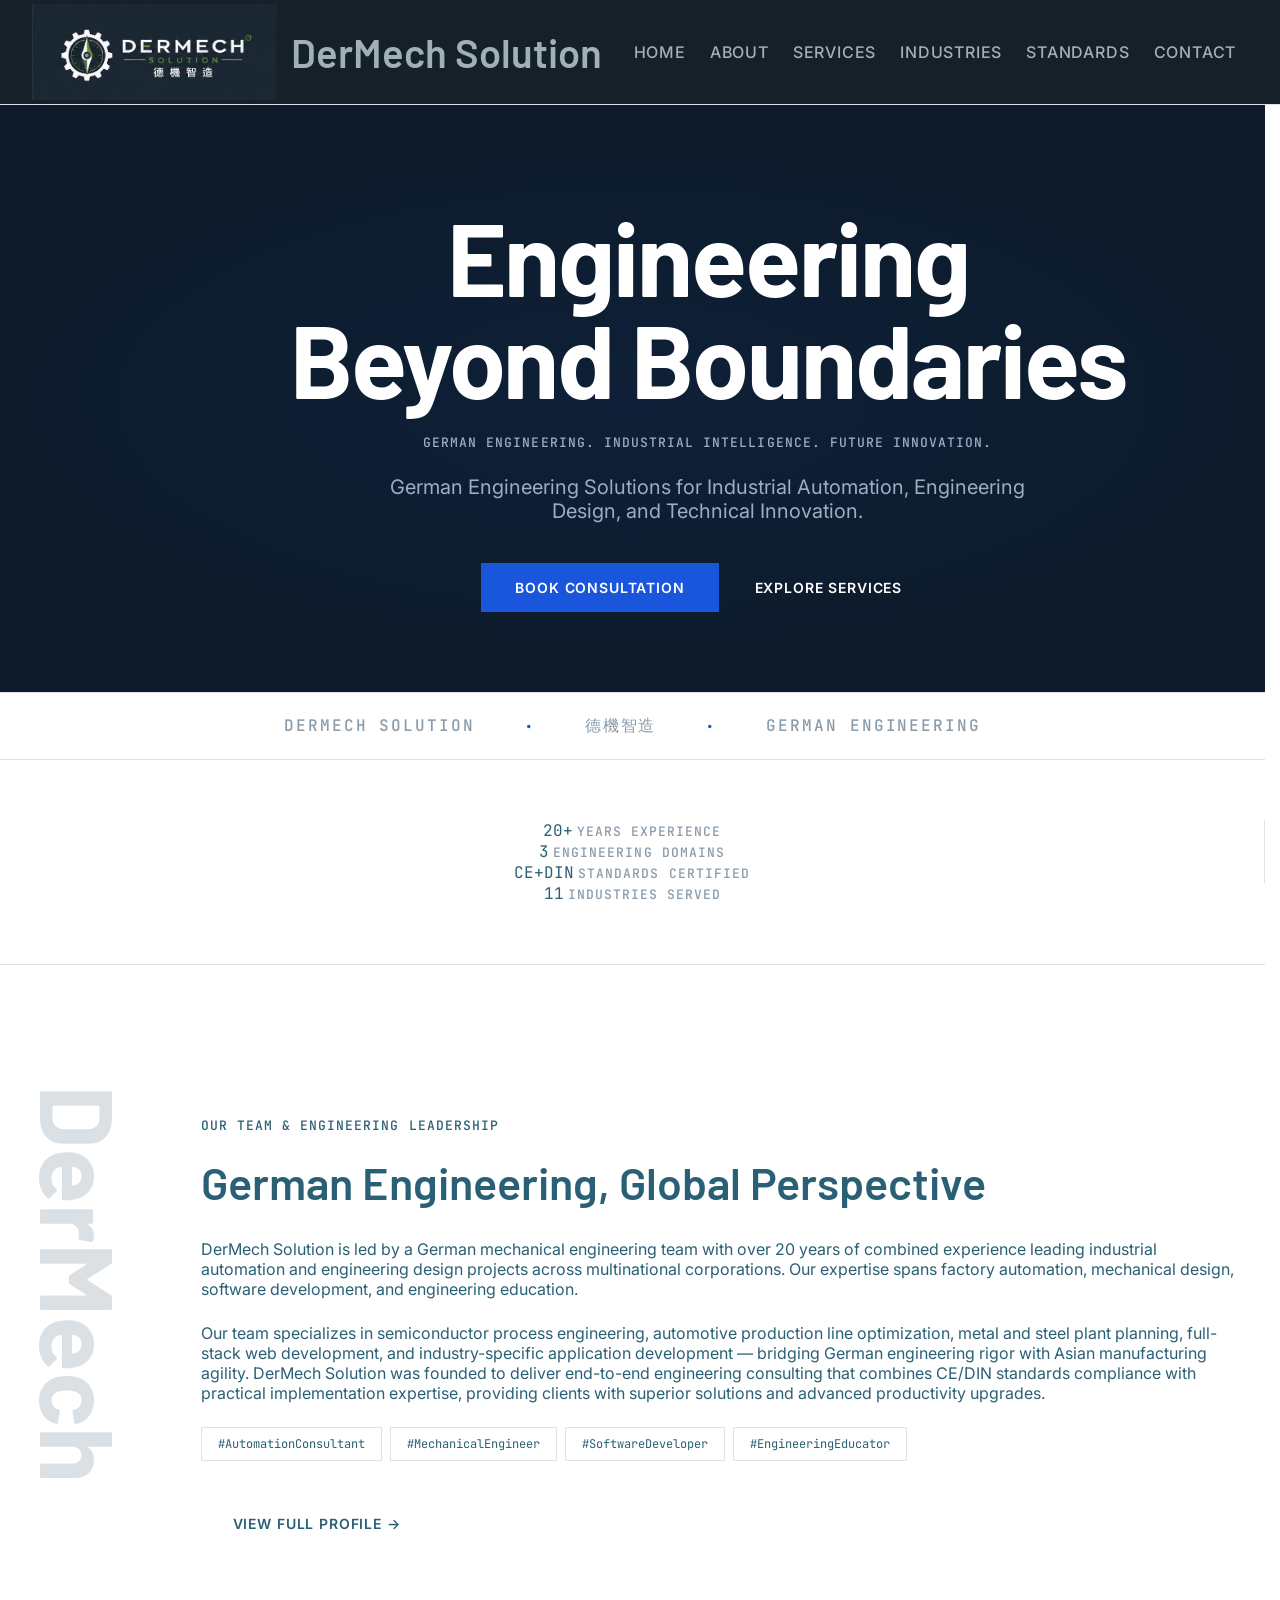
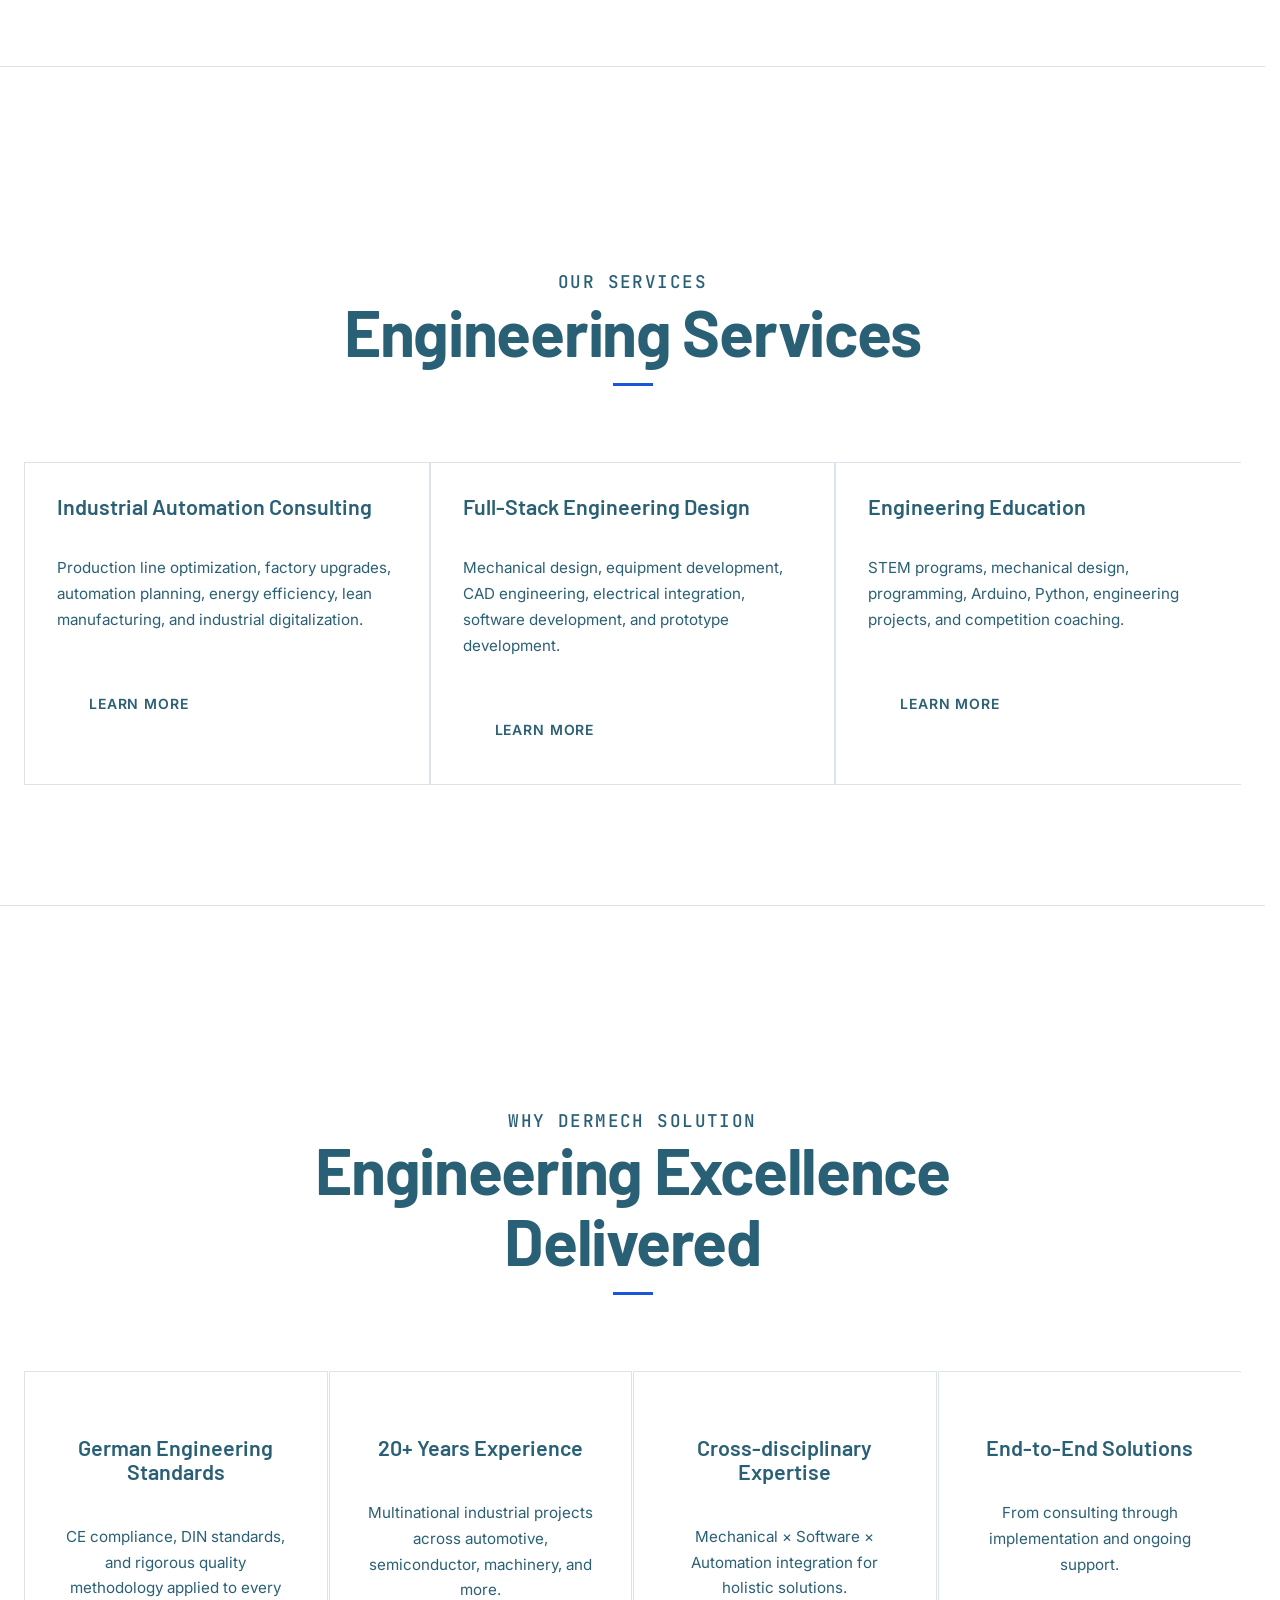
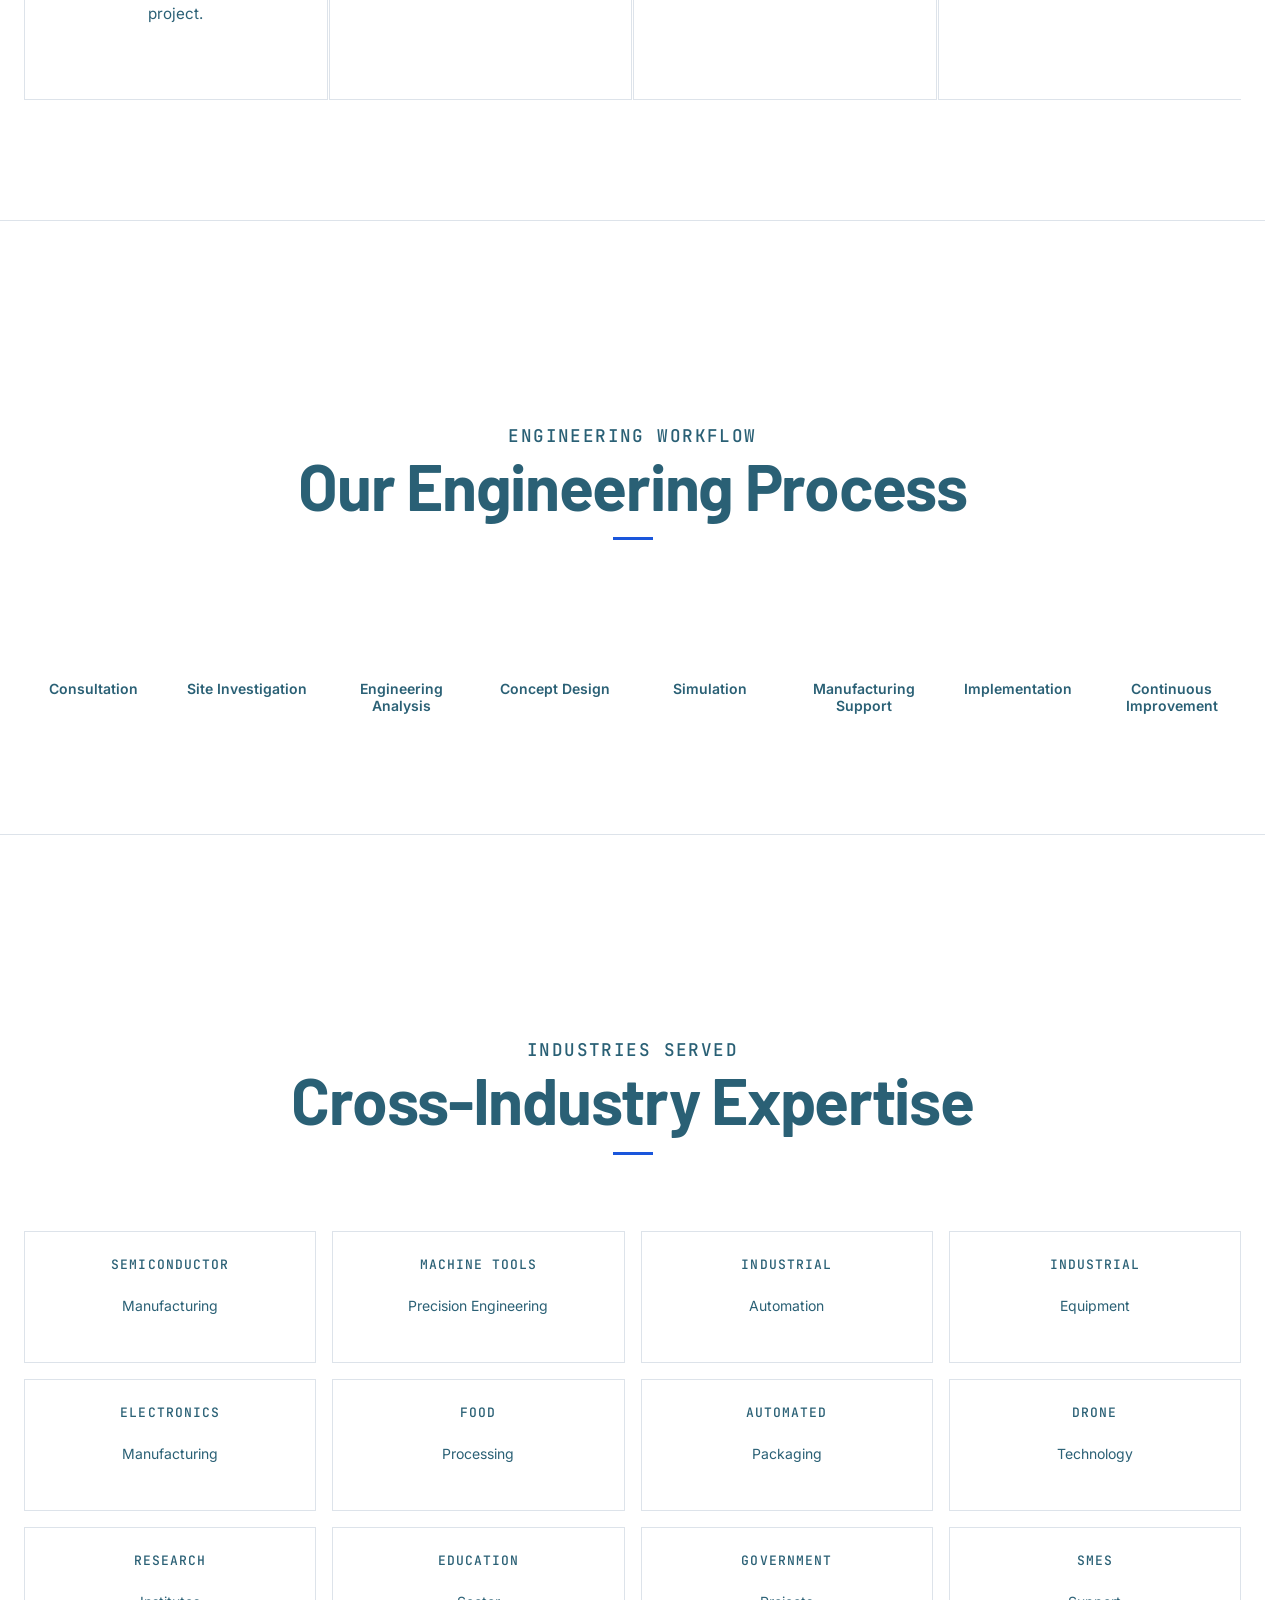
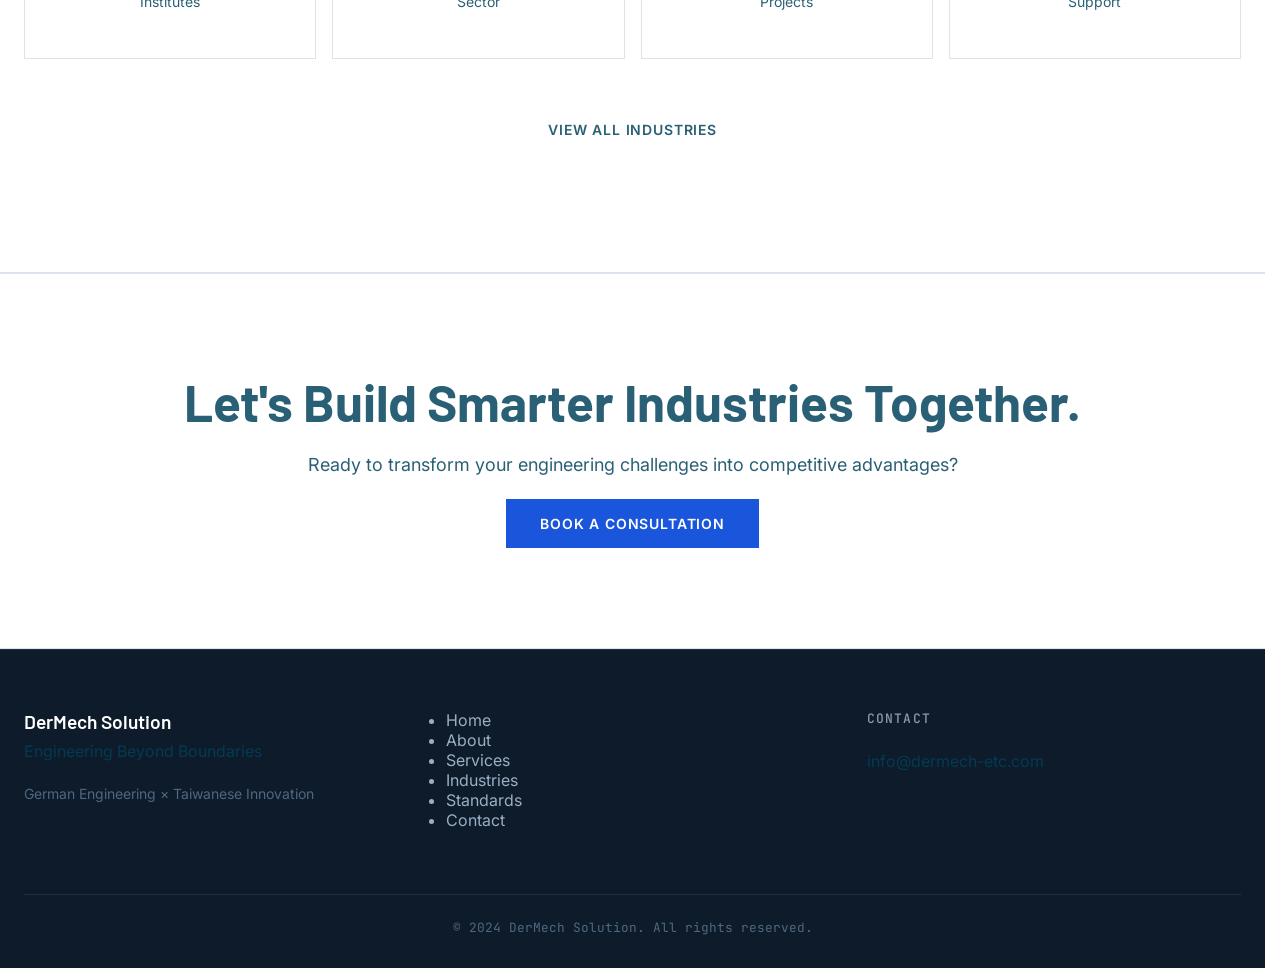
==== commit cebfd4bd: "text1" ====
--- a/index.html
+++ b/index.html
@@ -56,7 +56,7 @@
        ============================================ -->
   <section class="hero section-dark">
     <div class="hero-bg">
-      <img src="data:image/svg+xml,%3Csvg xmlns='http://www.w3.org/2000/svg' width='1920' height='1080' viewBox='0 0 1920 1080'%3E%3Crect fill='%230D0D0D' width='1920' height='1080'/%3E%3C/svg%3E" alt="Industrial automation factory floor" style="background: var(--color-surface-2);">
+      <img src="assets/img/factory-automation-agv.jpg" alt="Automated factory with AGV robots">
     </div>
     <div class="blueprint-grid"></div>
     <div class="hero-overlay"></div>
@@ -114,8 +114,8 @@
         <div class="reveal" style="padding-top: 2rem;">
           <p class="caption" data-en="OUR TEAM & ENGINEERING LEADERSHIP" data-zh="我們的團隊與工程領導">OUR TEAM & ENGINEERING LEADERSHIP</p>
           <h2 data-en="German Engineering, Global Perspective" data-zh="德國工程，全球視野">German Engineering, Global Perspective</h2>
-          <p data-en="DerMech Solution is led by a main German mechanical engineering team with over 20 years of combined experience leading industrial automation and engineering design projects across multinational corporations. Our expertise spans factory automation, mechanical design, software development, and engineering education." data-zh="德機智造由德國機械工程團隊領導，擁有超過 20 年的工業自動化與工程設計跨國專案經驗。我們的專長橫跨工廠自動化、機械設計、軟體開發與工程教育。">DerMech Solution is led by a German mechanical engineering team with over 20 years of combined experience leading industrial automation and engineering design projects across multinational corporations. Our expertise spans factory automation, mechanical design, software development, and engineering education.</p>
-          <p data-en="Having operated across Semiconductor, Automobile Industry, Steelmanufacturer also for customized Application/Software development. Our team bridges German engineering rigor with Asian manufacturing agility. DerMech Solution was founded to deliver end-to-end engineering consulting that combines CE/DIN standards compliance with practical implementation expertise." data-zh="我們的團隊專注於半導體晶片製程、德國汽車產業產線優化升級、金屬鋼鐵產線規劃設計、全端設計網站設計及產業專用App開發設計等服務，將德國工程設計的嚴謹與亞洲製造靈活性完美結合。德機智造的成立，旨在提供結合 CE/DIN 標準合規與實務落地能力的端到端工程顧問服務，提供客戶更優質的解決方案與進階的產能升級。">Having operated across Germany, Taiwan, and Greater China, our team bridges German engineering rigor with Asian manufacturing agility. DerMech Solution was founded to deliver end-to-end engineering consulting that combines CE/DIN standards compliance with practical implementation expertise.</p>
+          <p data-en="DerMech Solution is led by a German mechanical engineering team with over 20 years of combined experience leading industrial automation and engineering design projects across multinational corporations. Our expertise spans factory automation, mechanical design, software development, and engineering education." data-zh="德機智造由德國機械工程團隊領導，擁有超過 20 年的工業自動化與工程設計跨國專案經驗。我們的專長橫跨工廠自動化、機械設計、軟體開發與工程教育。">DerMech Solution is led by a German mechanical engineering team with over 20 years of combined experience leading industrial automation and engineering design projects across multinational corporations. Our expertise spans factory automation, mechanical design, software development, and engineering education.</p>
+          <p data-en="Our team specializes in semiconductor process engineering, automotive production line optimization, metal and steel plant planning, full-stack web development, and industry-specific application development — bridging German engineering rigor with Asian manufacturing agility. DerMech Solution was founded to deliver end-to-end engineering consulting that combines CE/DIN standards compliance with practical implementation expertise, providing clients with superior solutions and advanced productivity upgrades." data-zh="我們的團隊專注於半導體晶片製程、德國汽車產業產線優化升級、金屬鋼鐵產線規劃設計、全端設計網站設計及產業專用App開發設計等服務，將德國工程設計的嚴謹與亞洲製造靈活性完美結合。德機智造的成立，旨在提供結合 CE/DIN 標準合規與實務落地能力的端到端工程顧問服務，提供客戶更優質的解決方案與進階的產能升級。">Our team specializes in semiconductor process engineering, automotive production line optimization, metal and steel plant planning, full-stack web development, and industry-specific application development — bridging German engineering rigor with Asian manufacturing agility. DerMech Solution was founded to deliver end-to-end engineering consulting that combines CE/DIN standards compliance with practical implementation expertise, providing clients with superior solutions and advanced productivity upgrades.</p>
           <div style="display: flex; flex-wrap: wrap; gap: 0.5rem; margin: 1.5rem 0;">
             <span style="background: var(--color-surface-2); border: 1px solid var(--color-border); padding: 0.5rem 1rem; font-family: var(--font-mono); font-size: 0.75rem;" data-en="#AutomationConsultant" data-zh="#自動化顧問">#AutomationConsultant</span>
             <span style="background: var(--color-surface-2); border: 1px solid var(--color-border); padding: 0.5rem 1rem; font-family: var(--font-mono); font-size: 0.75rem;" data-en="#MechanicalEngineer" data-zh="#機械工程師">#MechanicalEngineer</span>
--- a/assets/css/style.css
+++ b/assets/css/style.css
@@ -298,21 +298,43 @@
     position: fixed;
     top: 0;
     left: 0;
-    right: 0;
-    bottom: 0;
-    background: #0F1923;
+    width: 100vw;
+    height: 100vh;
+    background: #0F1923 !important;
     flex-direction: column;
     justify-content: center;
     align-items: center;
-    gap: 2rem;
-    z-index: 999;
-    padding-top: 80px;
+    gap: 1rem;
+    z-index: 1050;
+    list-style: none;
+    margin: 0;
+    padding: 2rem 0;
+    overflow: hidden;
   }
   .nav-links.open {
     display: flex;
   }
+  .nav-links a {
+    font-size: 1.4rem;
+    font-weight: 600;
+    color: #FFFFFF;
+    text-decoration: none;
+    letter-spacing: 0.08em;
+    text-transform: uppercase;
+  }
+  .nav-links a:hover,
+  .nav-links a.active {
+    color: #1A56DB;
+  }
   .nav-container {
     padding: 0 1.25rem;
+  }
+  .nav-hamburger {
+    position: relative;
+    z-index: 1100;
+  }
+  .navbar {
+    z-index: 1100;
   }
 }
 
@@ -321,26 +343,35 @@
   .nav-links {
     display: none;
     position: fixed;
-    top: 6.5em;
+    top: 0;
     left: 0;
-    right: 0;
-    bottom: 0;
-    background: var(--color-bg);
+    width: 100vw;
+    height: 100vh;
+    background: #0F1923 !important;
     flex-direction: column;
     justify-content: center;
     align-items: center;
-    gap: 2.5rem;
-    z-index: 999;
-  }
-
+    gap: 1rem;
+    z-index: 1050;
+    list-style: none;
+    margin: 0;
+    padding: 2rem 0;
+  }
   .nav-links.open {
     display: flex;
   }
-
   .nav-links a {
-    font-size: 1.25rem;
-  }
-
+    font-size: 1.3rem;
+    font-weight: 600;
+    color: #FFFFFF;
+    letter-spacing: 0.08em;
+    text-transform: uppercase;
+    padding: 0.6rem 1.5rem;
+  }
+  .nav-links a:hover,
+  .nav-links a.active {
+    color: #1A56DB;
+  }
   .nav-brand-text {
     font-size: 0.95rem;
   }
@@ -1116,6 +1147,25 @@
   display: none;
 }
 
+/* Section images - content images */
+.section-img {
+  width: 100%;
+  max-width: 100%;
+  height: auto;
+  display: block;
+  border-radius: 6px;
+  object-fit: cover;
+}
+
+/* Hero background images */
+.hero-bg img {
+  width: 100%;
+  height: 100%;
+  object-fit: cover;
+  object-position: center;
+  display: block;
+}
+
 /* Mobile/Tablet: Desktop button hide, mobile version in menu */
 @media (max-width: 1024px) {
   .btn-lang-desktop {
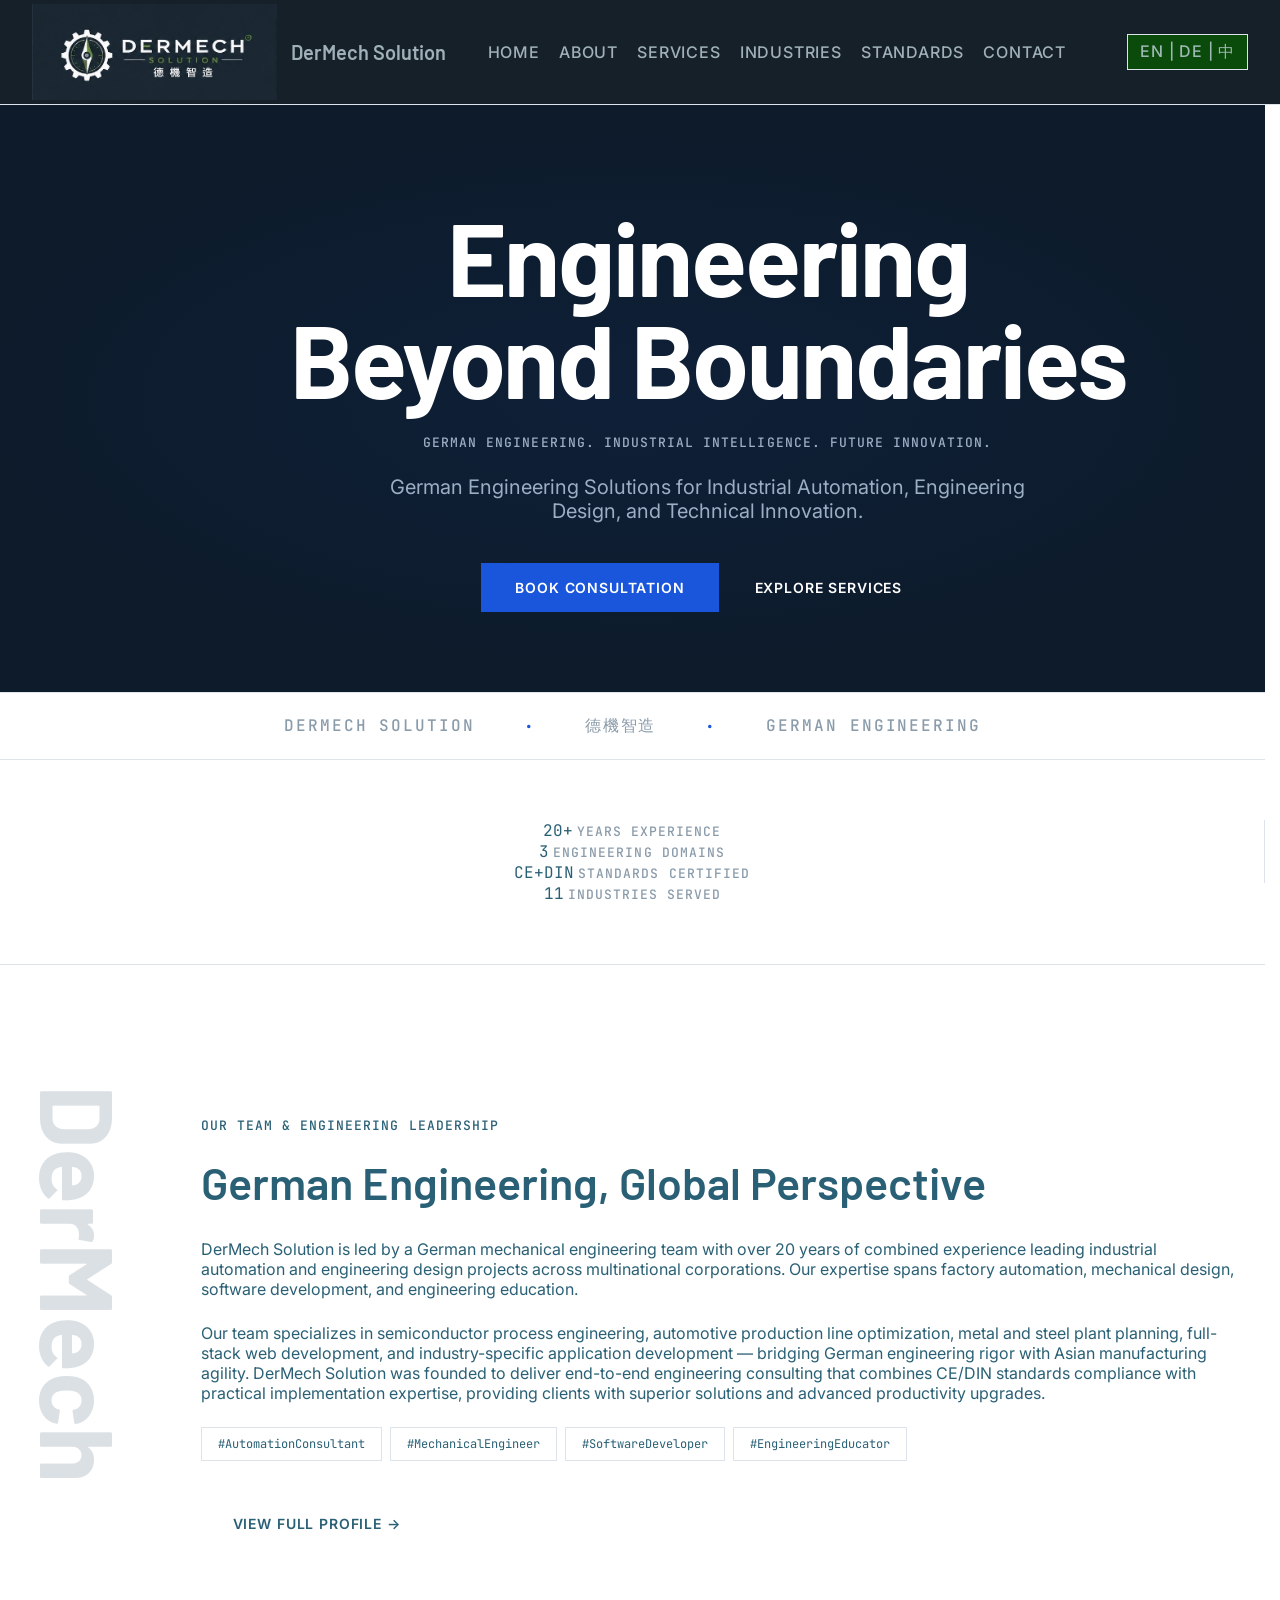
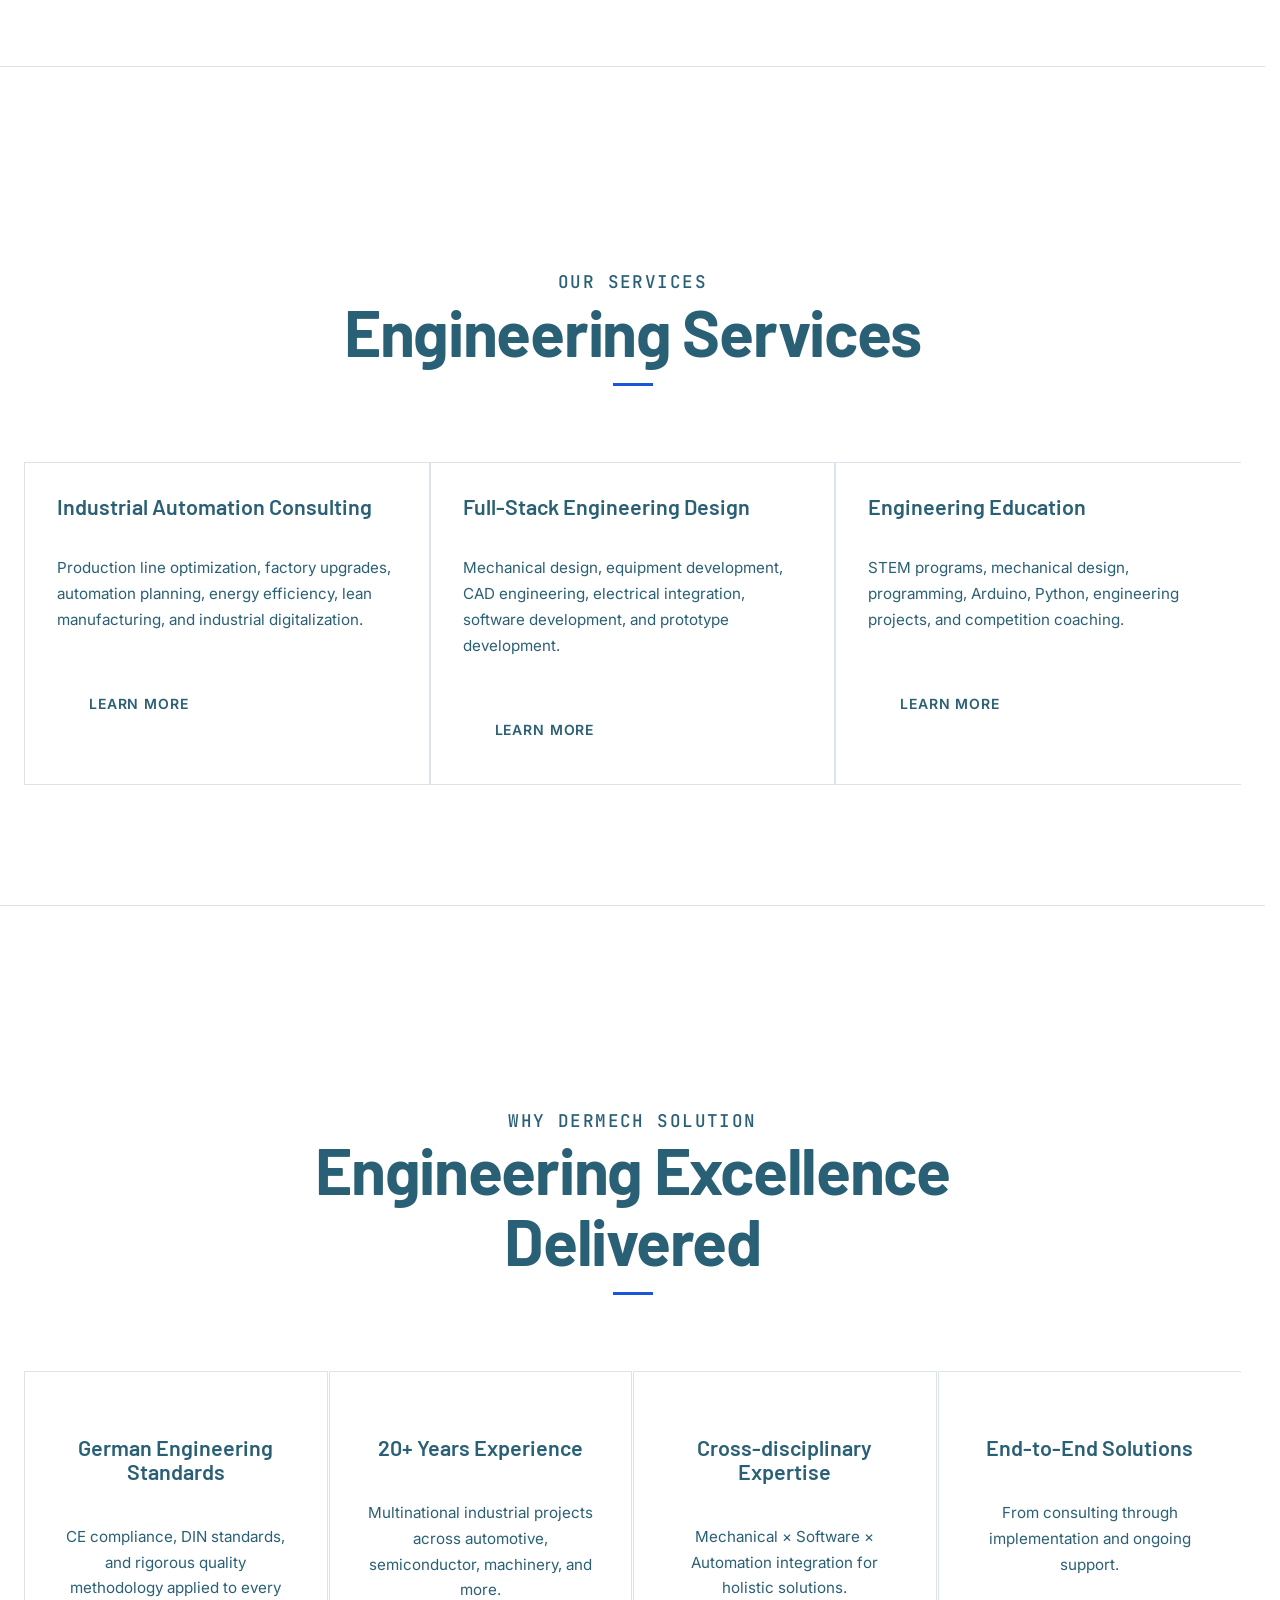
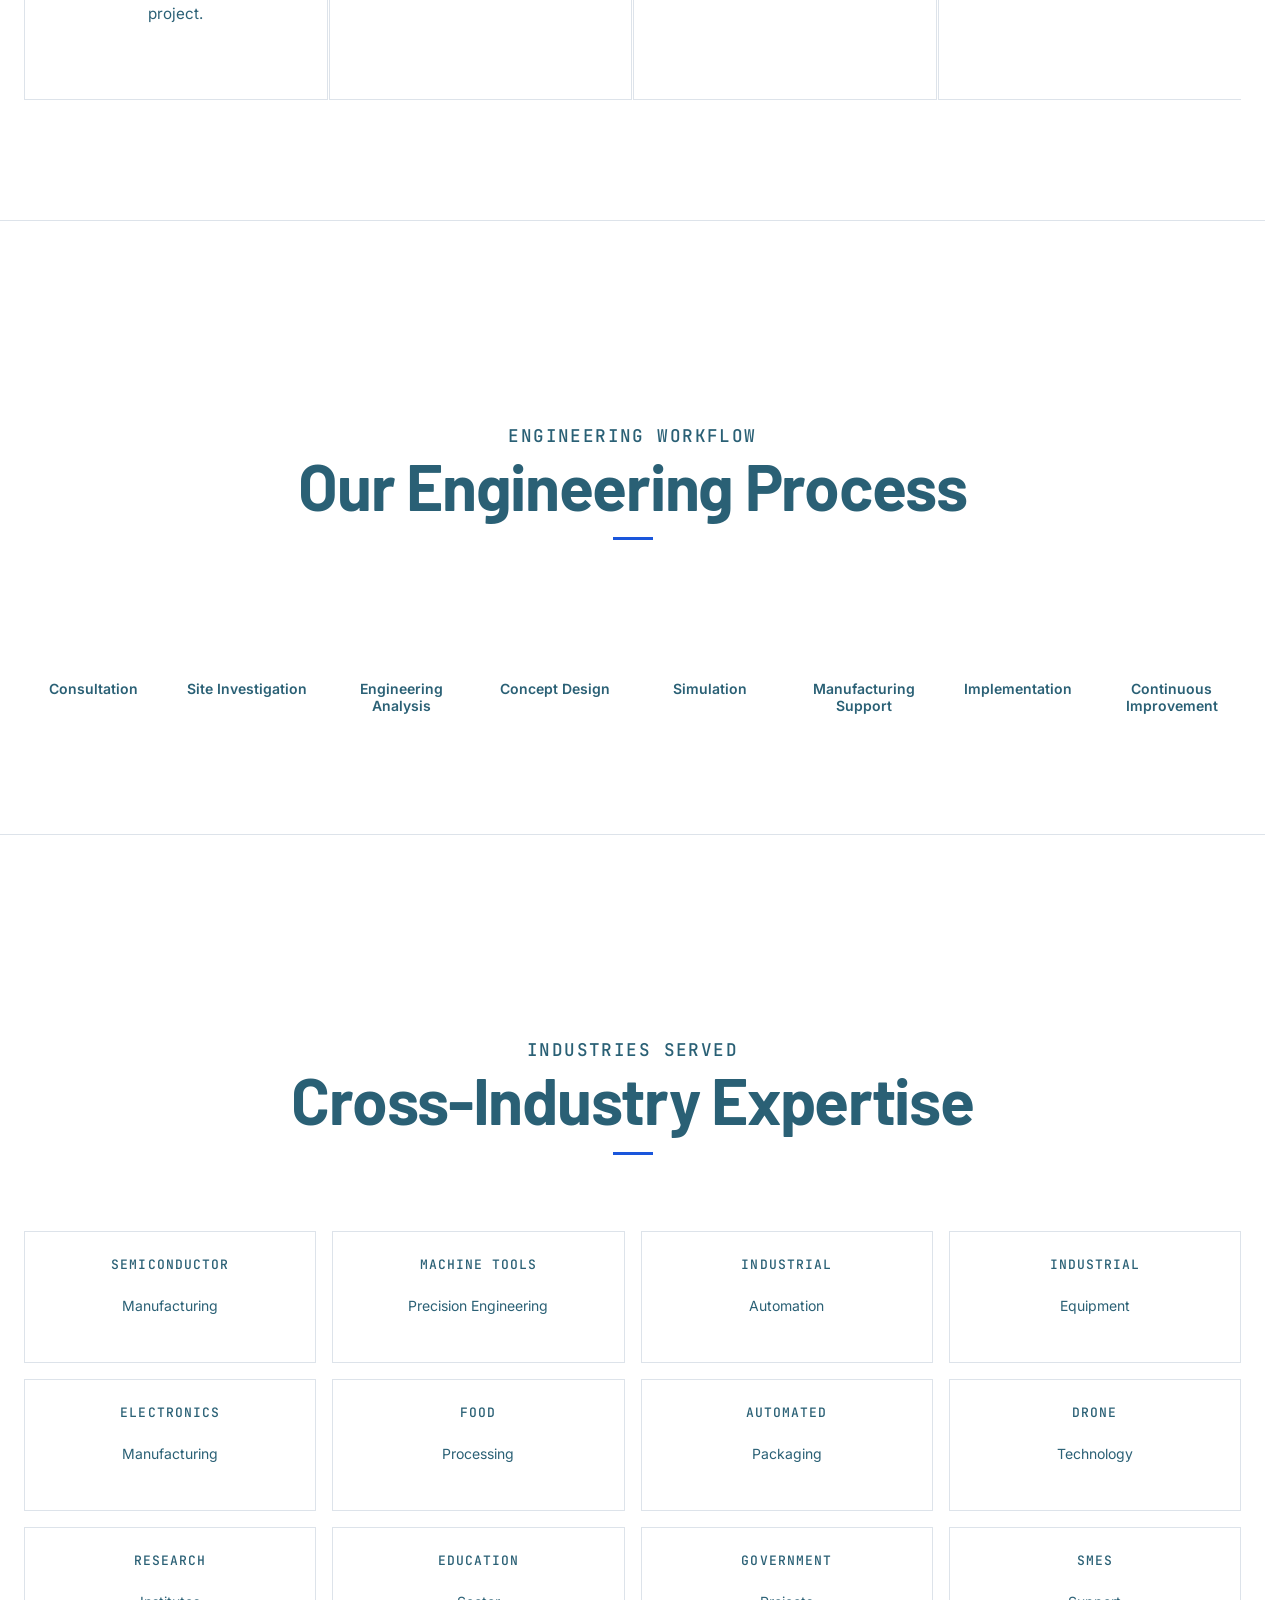
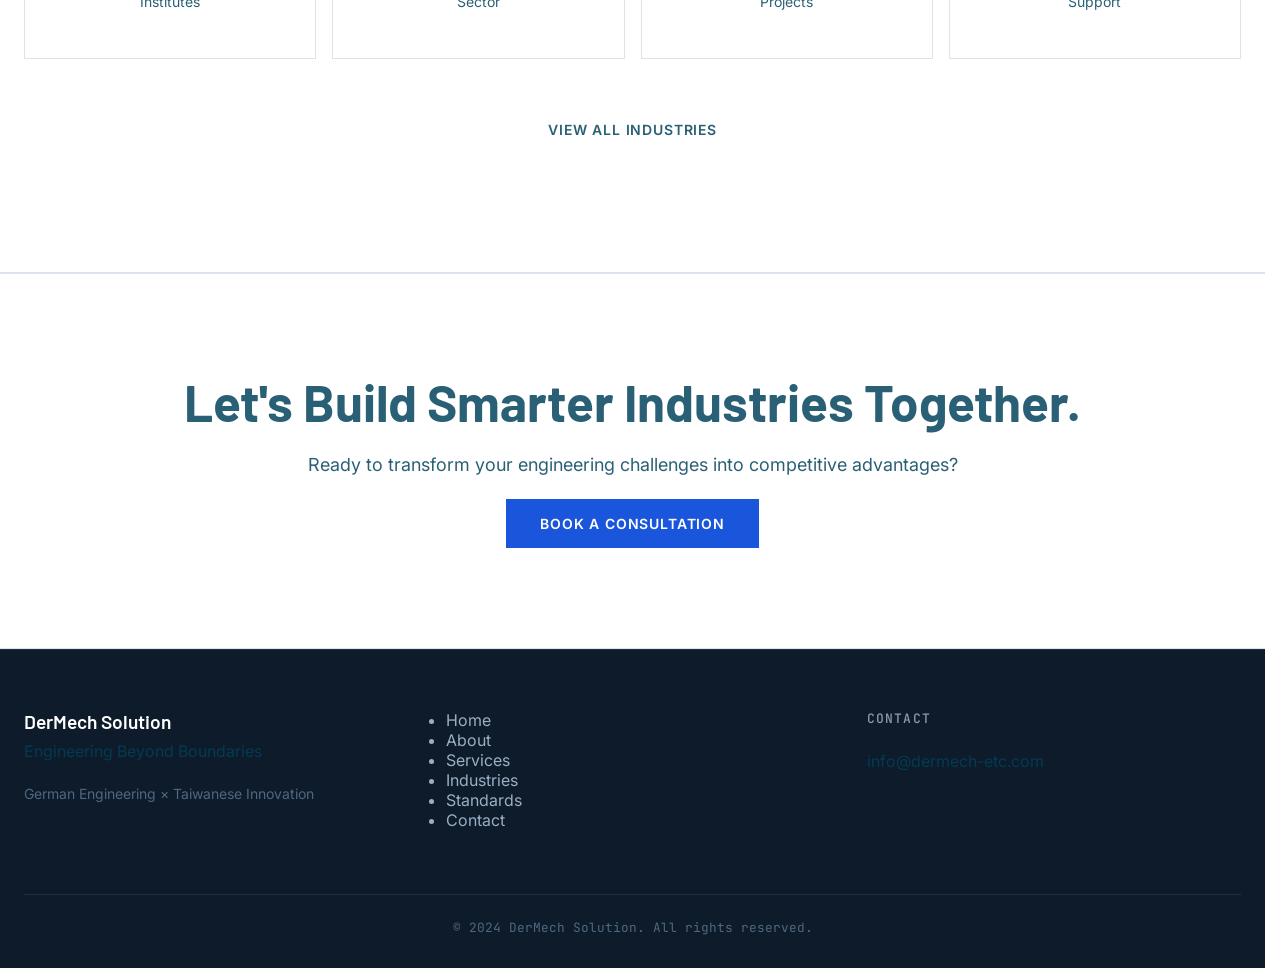
==== commit 91316752: "Add viewport meta tag to all HTML pages for mobile responsiveness" ====
--- a/index.html
+++ b/index.html
@@ -3,8 +3,9 @@
 <head>
   <meta charset="UTF-8">
   <meta name="viewport" content="width=device-width, initial-scale=1.0">
-  <meta name="description" data-en="DerMech Solution - German Engineering Solutions for Industrial Automation, Engineering Design, and Technical Innovation" data-zh="德機智造 - 德國工程解決方案，專注工業自動化、工程設計與技術創新">
-  <title data-en="DerMech Solution | Engineering Beyond Boundaries" data-zh="德機智造 | 超越邊界的工程力量">DerMech Solution | Engineering Beyond Boundaries</title>
+
+  <meta name="description" data-en="DerMech Solution - German Engineering Solutions for Industrial Automation, Engineering Design, and Technical Innovation" data-de="DerMech Solution - Deutsche Engineering-Lösungen für Industrieautomatisierung, Engineering-Design und technische Innovation" data-zh="德機智造 - 德國工程解決方案，專注工業自動化、工程設計與技術創新">
+  <title data-en="DerMech Solution | Engineering Beyond Boundaries" data-de="DerMech Solution | Ingenieurskunst ohne Grenzen" data-zh="德機智造 | 超越邊界的工程力量">DerMech Solution | Engineering Beyond Boundaries</title>
   
   <!-- Google Fonts -->
   <link rel="preconnect" href="https://fonts.googleapis.com">
@@ -24,23 +25,23 @@
 
       <a href="index.html" class="nav-brand">
         <img src="assets/img/0A824CF5-811C-43F0-B132-735D2DDA64D2.jpg" alt="DerMech Solution Logo" class="nav-logo">
-        <span class="nav-brand-text" data-en="DerMech Solution" data-zh="德機智造">DerMech Solution</span>
+        <span class="nav-brand-text" data-en="DerMech Solution" data-de="DerMech Solution" data-zh="德機智造">DerMech Solution</span>
       </a>
 
       <ul class="nav-links">
-        <li><a href="index.html" data-en="Home" data-zh="首頁">Home</a></li>
-        <li><a href="about.html" data-en="About" data-zh="關於我們">About</a></li>
-        <li><a href="services.html" data-en="Services" data-zh="服務項目">Services</a></li>
-        <li><a href="industries.html" data-en="Industries" data-zh="服務產業">Industries</a></li>
-        <li><a href="standards.html" data-en="Standards" data-zh="工程標準">Standards</a></li>
-        <li><a href="contact.html" data-en="Contact" data-zh="聯絡我們">Contact</a></li>
+        <li><a href="index.html" data-en="Home" data-de="Startseite" data-zh="首頁">Home</a></li>
+        <li><a href="about.html" data-en="About" data-de="Über uns" data-zh="關於我們">About</a></li>
+        <li><a href="services.html" data-en="Services" data-de="Leistungen" data-zh="服務項目">Services</a></li>
+        <li><a href="industries.html" data-en="Industries" data-de="Branchen" data-zh="服務產業">Industries</a></li>
+        <li><a href="standards.html" data-en="Standards" data-de="Standards" data-zh="工程標準">Standards</a></li>
+        <li><a href="contact.html" data-en="Contact" data-de="Kontakt" data-zh="聯絡我們">Contact</a></li>
         <li class="nav-lang-mobile">
-          <button id="langToggleMobile" class="btn-lang btn-lang-mobile">EN | 中</button>
+          <button id="langToggleMobile" class="btn-lang btn-lang-mobile">EN | DE | 中</button>
         </li>
       </ul>
 
       <div class="nav-right">
-        <button class="lang-toggle btn-lang btn-lang-desktop" id="langToggle">EN | 中</button>
+        <button class="lang-toggle btn-lang btn-lang-desktop" id="langToggle">EN | DE | 中</button>
         <button id="navHamburger" class="nav-hamburger" aria-label="Toggle navigation" aria-expanded="false">
           <span></span>
           <span></span>
@@ -61,12 +62,12 @@
     <div class="blueprint-grid"></div>
     <div class="hero-overlay"></div>
     <div class="hero-content reveal">
-      <h1 data-en="Engineering Beyond Boundaries" data-zh="超越邊界的工程力量">Engineering Beyond Boundaries</h1>
-      <p class="caption" style="margin-top: 1.5rem; margin-bottom: 1.5rem;" data-en="German Engineering. Industrial Intelligence. Future Innovation." data-zh="德國工程 × 工業智慧 × 未來創新">German Engineering. Industrial Intelligence. Future Innovation.</p>
-      <p style="font-size: 1.25rem; max-width: 700px; margin: 0 auto 2.5rem;" data-en="German Engineering Solutions for Industrial Automation, Engineering Design, and Technical Innovation." data-zh="德國工程解決方案 — 工業自動化 × 工程設計 × 技術創新">German Engineering Solutions for Industrial Automation, Engineering Design, and Technical Innovation.</p>
+      <h1 data-en="Engineering Beyond Boundaries" data-de="Ingenieurskunst ohne Grenzen" data-zh="超越邊界的工程力量">Engineering Beyond Boundaries</h1>
+      <p class="caption" style="margin-top: 1.5rem; margin-bottom: 1.5rem;" data-en="German Engineering. Industrial Intelligence. Future Innovation." data-de="Deutsche Ingenieurskunst. Industrielle Intelligenz. Zukunftsfähige Innovation." data-zh="德國工程 × 工業智慧 × 未來創新">German Engineering. Industrial Intelligence. Future Innovation.</p>
+      <p style="font-size: 1.25rem; max-width: 700px; margin: 0 auto 2.5rem;" data-en="German Engineering Solutions for Industrial Automation, Engineering Design, and Technical Innovation." data-de="Deutsche Engineering-Lösungen für Industrieautomatisierung, Engineering-Design und technische Innovation." data-zh="德國工程解決方案 — 工業自動化 × 工程設計 × 技術創新">German Engineering Solutions for Industrial Automation, Engineering Design, and Technical Innovation.</p>
       <div class="hero-btns">
-        <a href="contact.html" class="btn btn-primary" data-en="Book Consultation" data-zh="預約諮詢">Book Consultation</a>
-        <a href="services.html" class="btn btn-secondary" data-en="Explore Services" data-zh="探索服務">Explore Services</a>
+        <a href="contact.html" class="btn btn-primary" data-en="Book Consultation" data-de="Beratung buchen" data-zh="預約諮詢">Book Consultation</a>
+        <a href="services.html" class="btn btn-secondary" data-en="Explore Services" data-de="Leistungen erkunden" data-zh="探索服務">Explore Services</a>
       </div>
     </div>
   </section>
@@ -88,20 +89,20 @@
   <section class="stats-bar section-offwhite reveal">
     <div class="stat-item">
       <span class="stat-num mono">20+</span>
-      <span class="caption" data-en="Years Experience" data-zh="年從業經驗">Years Experience</span>
-    </div>
-    <div class="stat-item">
-      <span class="stat-num mono">3</span>
-      <span class="caption" data-en="Engineering Domains" data-zh="核心工程領域">Engineering Domains</span>
-    </div>
-    <div class="stat-item">
-      <span class="stat-num mono">CE+DIN</span>
-      <span class="caption" data-en="Standards Certified" data-zh="認證標準">Standards Certified</span>
-    </div>
-    <div class="stat-item">
-      <span class="stat-num mono">11</span>
-      <span class="caption" data-en="Industries Served" data-zh="服務產業">Industries Served</span>
-    </div>
+        <span class="caption" data-en="Years Experience" data-de="Jahre Erfahrung" data-zh="年從業經驗">Years Experience</span>
+      </div>
+      <div class="stat-item">
+        <span class="stat-num mono">3</span>
+        <span class="caption" data-en="Engineering Domains" data-de="Engineering-Domänen" data-zh="核心工程領域">Engineering Domains</span>
+      </div>
+      <div class="stat-item">
+        <span class="stat-num mono">CE+DIN</span>
+        <span class="caption" data-en="Standards Certified" data-de="Zertifizierte Standards" data-zh="認證標準">Standards Certified</span>
+      </div>
+      <div class="stat-item">
+        <span class="stat-num mono">11</span>
+        <span class="caption" data-en="Industries Served" data-de="Bediente Branchen" data-zh="服務產業">Industries Served</span>
+      </div>
   </section>
 
   <!-- ============================================
@@ -110,19 +111,19 @@
   <section class="section section-light">
     <div class="container">
       <div style="display: grid; grid-template-columns: auto 1fr; gap: 4rem; align-items: start;">
-        <div style="writing-mode: vertical-rl; text-orientation: mixed; font-family: var(--font-display); font-size: clamp(3rem, 8vw, 8rem); font-weight: 700; color: var(--color-text-muted); opacity: 0.3; line-height: 1.1;" data-en="DerMech" data-zh="DerMech">DerMech</div>
+        <div style="writing-mode: vertical-rl; text-orientation: mixed; font-family: var(--font-display); font-size: clamp(3rem, 8vw, 8rem); font-weight: 700; color: var(--color-text-muted); opacity: 0.3; line-height: 1.1;" data-en="DerMech" data-de="DerMech" data-zh="DerMech">DerMech</div>
         <div class="reveal" style="padding-top: 2rem;">
-          <p class="caption" data-en="OUR TEAM & ENGINEERING LEADERSHIP" data-zh="我們的團隊與工程領導">OUR TEAM & ENGINEERING LEADERSHIP</p>
-          <h2 data-en="German Engineering, Global Perspective" data-zh="德國工程，全球視野">German Engineering, Global Perspective</h2>
-          <p data-en="DerMech Solution is led by a German mechanical engineering team with over 20 years of combined experience leading industrial automation and engineering design projects across multinational corporations. Our expertise spans factory automation, mechanical design, software development, and engineering education." data-zh="德機智造由德國機械工程團隊領導，擁有超過 20 年的工業自動化與工程設計跨國專案經驗。我們的專長橫跨工廠自動化、機械設計、軟體開發與工程教育。">DerMech Solution is led by a German mechanical engineering team with over 20 years of combined experience leading industrial automation and engineering design projects across multinational corporations. Our expertise spans factory automation, mechanical design, software development, and engineering education.</p>
-          <p data-en="Our team specializes in semiconductor process engineering, automotive production line optimization, metal and steel plant planning, full-stack web development, and industry-specific application development — bridging German engineering rigor with Asian manufacturing agility. DerMech Solution was founded to deliver end-to-end engineering consulting that combines CE/DIN standards compliance with practical implementation expertise, providing clients with superior solutions and advanced productivity upgrades." data-zh="我們的團隊專注於半導體晶片製程、德國汽車產業產線優化升級、金屬鋼鐵產線規劃設計、全端設計網站設計及產業專用App開發設計等服務，將德國工程設計的嚴謹與亞洲製造靈活性完美結合。德機智造的成立，旨在提供結合 CE/DIN 標準合規與實務落地能力的端到端工程顧問服務，提供客戶更優質的解決方案與進階的產能升級。">Our team specializes in semiconductor process engineering, automotive production line optimization, metal and steel plant planning, full-stack web development, and industry-specific application development — bridging German engineering rigor with Asian manufacturing agility. DerMech Solution was founded to deliver end-to-end engineering consulting that combines CE/DIN standards compliance with practical implementation expertise, providing clients with superior solutions and advanced productivity upgrades.</p>
+          <p class="caption" data-en="OUR TEAM & ENGINEERING LEADERSHIP" data-de="UNSER TEAM & ENGINEERING-LEADERSHIP" data-zh="我們的團隊與工程領導">OUR TEAM & ENGINEERING LEADERSHIP</p>
+          <h2 data-en="German Engineering, Global Perspective" data-de="Deutsche Ingenieurskunst, globale Perspektive" data-zh="德國工程，全球視野">German Engineering, Global Perspective</h2>
+          <p data-en="DerMech Solution is led by a German mechanical engineering team with over 20 years of combined experience leading industrial automation and engineering design projects across multinational corporations. Our expertise spans factory automation, mechanical design, software development, and engineering education." data-de="DerMech Solution wird von einem deutschen Maschinenbauteam mit über 20 Jahren kombinierter Erfahrung in der Leitung von industriellen Automatisierungs- und Engineering-Design-Projekten bei multinationalen Konzernen geleitet. Unsere Expertise umfasst Fabrikautomatisierung, Maschinenbau, Softwareentwicklung und Ingenieurausbildung." data-zh="德機智造由德國機械工程團隊領導，擁有超過 20 年的工業自動化與工程設計跨國專案經驗。我們的專長橫跨工廠自動化、機械設計、軟體開發與工程教育。">DerMech Solution is led by a German mechanical engineering team with over 20 years of combined experience leading industrial automation and engineering design projects across multinational corporations. Our expertise spans factory automation, mechanical design, software development, and engineering education.</p>
+          <p data-en="Our team specializes in semiconductor process engineering, automotive production line optimization, metal and steel plant planning, full-stack web development, and industry-specific application development — bridging German engineering rigor with Asian manufacturing agility. DerMech Solution was founded to deliver end-to-end engineering consulting that combines CE/DIN standards compliance with practical implementation expertise, providing clients with superior solutions and advanced productivity upgrades." data-de="Unser Team ist spezialisiert auf Halbleiter-Prozessengineering, Optimierung von Automobil-Produktionslinien, Planung von Metall- und Stahlwerken, Full-Stack-Webentwicklung und branchenspezifische Anwendungsentwicklung — verbindet deutsche Ingenieursgenauigkeit mit asiatischer Fertigungsagilität. DerMech Solution wurde gegründet, um ganzheitliches Engineering-Consulting anzubieten, das CE/DIN-Standards-Compliance mit praktischer Implementierungsexpertise kombiniert." data-zh="我們的團隊專注於半導體晶片製程、德國汽車產業產線優化升級、金屬鋼鐵產線規劃設計、全端設計網站設計及產業專用App開發設計等服務，將德國工程設計的嚴謹與亞洲製造靈活性完美結合。德機智造的成立，旨在提供結合 CE/DIN 標準合規與實務落地能力的端到端工程顧問服務，提供客戶更優質的解決方案與進階的產能升級。">Our team specializes in semiconductor process engineering, automotive production line optimization, metal and steel plant planning, full-stack web development, and industry-specific application development — bridging German engineering rigor with Asian manufacturing agility. DerMech Solution was founded to deliver end-to-end engineering consulting that combines CE/DIN standards compliance with practical implementation expertise, providing clients with superior solutions and advanced productivity upgrades.</p>
           <div style="display: flex; flex-wrap: wrap; gap: 0.5rem; margin: 1.5rem 0;">
-            <span style="background: var(--color-surface-2); border: 1px solid var(--color-border); padding: 0.5rem 1rem; font-family: var(--font-mono); font-size: 0.75rem;" data-en="#AutomationConsultant" data-zh="#自動化顧問">#AutomationConsultant</span>
-            <span style="background: var(--color-surface-2); border: 1px solid var(--color-border); padding: 0.5rem 1rem; font-family: var(--font-mono); font-size: 0.75rem;" data-en="#MechanicalEngineer" data-zh="#機械工程師">#MechanicalEngineer</span>
-            <span style="background: var(--color-surface-2); border: 1px solid var(--color-border); padding: 0.5rem 1rem; font-family: var(--font-mono); font-size: 0.75rem;" data-en="#SoftwareDeveloper" data-zh="#軟體開發">#SoftwareDeveloper</span>
-            <span style="background: var(--color-surface-2); border: 1px solid var(--color-border); padding: 0.5rem 1rem; font-family: var(--font-mono); font-size: 0.75rem;" data-en="#EngineeringEducator" data-zh="#工程教育">#EngineeringEducator</span>
+            <span style="background: var(--color-surface-2); border: 1px solid var(--color-border); padding: 0.5rem 1rem; font-family: var(--font-mono); font-size: 0.75rem;" data-en="#AutomationConsultant" data-de="#Automatisierungsberater" data-zh="#自動化顧問">#AutomationConsultant</span>
+            <span style="background: var(--color-surface-2); border: 1px solid var(--color-border); padding: 0.5rem 1rem; font-family: var(--font-mono); font-size: 0.75rem;" data-en="#MechanicalEngineer" data-de="#Maschinenbauingenieur" data-zh="#機械工程師">#MechanicalEngineer</span>
+            <span style="background: var(--color-surface-2); border: 1px solid var(--color-border); padding: 0.5rem 1rem; font-family: var(--font-mono); font-size: 0.75rem;" data-en="#SoftwareDeveloper" data-de="#Softwareentwickler" data-zh="#軟體開發">#SoftwareDeveloper</span>
+            <span style="background: var(--color-surface-2); border: 1px solid var(--color-border); padding: 0.5rem 1rem; font-family: var(--font-mono); font-size: 0.75rem;" data-en="#EngineeringEducator" data-de="#Ingenieurausbilder" data-zh="#工程教育">#EngineeringEducator</span>
           </div>
-          <a href="about.html" class="btn btn-secondary" style="margin-top: 1rem;" data-en="View Full Profile →" data-zh="查看完整簡介 →">View Full Profile →</a>
+          <a href="about.html" class="btn btn-secondary" style="margin-top: 1rem;" data-en="View Full Profile →" data-de="Vollständiges Profil ansehen →" data-zh="查看完整簡介 →">View Full Profile →</a>
         </div>
       </div>
     </div>
@@ -168,14 +169,14 @@
   <section class="section section-light reveal">
     <div class="container">
       <div class="section-header">
-        <p class="caption" data-en="WHY DERMECH SOLUTION" data-zh="為何選擇德機智造">WHY DERMECH SOLUTION</p>
-        <h2 data-en="Engineering Excellence Delivered" data-zh="卓越工程，誠信交付">Engineering Excellence Delivered</h2>
+        <p class="caption" data-en="WHY DERMECH SOLUTION" data-de="WARUM DERMECH SOLUTION" data-zh="為何選擇德機智造">WHY DERMECH SOLUTION</p>
+        <h2 data-en="Engineering Excellence Delivered" data-de="Engineering-Exzellenz geliefert" data-zh="卓越工程，誠信交付">Engineering Excellence Delivered</h2>
       </div>
       <div style="display: grid; grid-template-columns: repeat(4, 1fr); gap: 1px; background: var(--color-border-dark); border: 1px solid var(--color-border-dark);">
         <!-- Feature 1 -->
         <div class="card" style="padding: 3rem 2rem; text-align: center;">
-          <h3 style="margin: 1rem 0;" data-en="German Engineering Standards" data-zh="德國工程標準">German Engineering Standards</h3>
-          <p data-en="CE compliance, DIN standards, and rigorous quality methodology applied to every project." data-zh="每個專案均遵循 CE 合規、DIN 標準與嚴謹品質方法論。">CE compliance, DIN standards, and rigorous quality methodology applied to every project.</p>
+          <h3 style="margin: 1rem 0;" data-en="German Engineering Standards" data-de="Deutsche Engineering-Standards" data-zh="德國工程標準">German Engineering Standards</h3>
+          <p data-en="CE compliance, DIN standards, and rigorous quality methodology applied to every project." data-de="CE-Konformität, DIN-Normen und strenge Qualitätsmethodik in jedem Projekt angewendet." data-zh="每個專案均遵循 CE 合規、DIN 標準與嚴謹品質方法論。">CE compliance, DIN standards, and rigorous quality methodology applied to every project.</p>
         </div>
         <!-- Feature 2 -->
         <div class="card" style="padding: 3rem 2rem; text-align: center;">
@@ -184,8 +185,8 @@
         </div>
         <!-- Feature 3 -->
         <div class="card" style="padding: 3rem 2rem; text-align: center;">
-          <h3 style="margin: 1rem 0;" data-en="Cross-disciplinary Expertise" data-zh="跨域整合能力">Cross-disciplinary Expertise</h3>
-          <p data-en="Mechanical × Software × Automation integration for holistic solutions." data-zh="機械 × 軟體 × 自動化整合，提供全方位解決方案。">Mechanical × Software × Automation integration for holistic solutions.</p>
+          <h3 style="margin: 1rem 0;" data-en="Cross-disciplinary Expertise" data-de="Fachübergreifende Expertise" data-zh="跨域整合能力">Cross-disciplinary Expertise</h3>
+          <p data-en="Mechanical × Software × Automation integration for holistic solutions." data-de="Mechanik × Software × Automatisierung-Integration für ganzheitliche Lösungen." data-zh="機械 × 軟體 × 自動化整合，提供全方位解決方案。">Mechanical × Software × Automation integration for holistic solutions.</p>
         </div>
         <!-- Feature 4 -->
         <div class="card" style="padding: 3rem 2rem; text-align: center;">
@@ -306,5 +307,16 @@
 
   <!-- JS -->
   <script src="assets/js/main.js"></script>
-</body>
+  <script type="application/ld+json">
+  {
+    "@context": "https://schema.org",
+    "@type": "ProfessionalService",
+    "name": "DerMech Solution",
+    "url": "https://dermech-etc.com",
+    "description": "German mechanical engineering consulting for industrial automation, CE/DIN standards compliance, and engineering education in Taiwan and Asia.",
+    "areaServed": ["Taiwan", "Germany", "Asia"],
+    "serviceType": ["Industrial Automation", "Engineering Design", "CE/DIN Compliance", "Engineering Education"],
+    "inLanguage": ["en", "zh-TW"]
+  }
+  </script></body>
 </html>
--- a/assets/css/style.css
+++ b/assets/css/style.css
@@ -177,7 +177,7 @@
 
 .nav-brand-text {
   font-family: var(--font-display);
-  font-size: 2.5rem;
+  font-size: 1.25rem;
   font-weight: 600;
   color: var(--color-text-primary);
   white-space: nowrap;
@@ -188,7 +188,7 @@
   display: flex;
   flex-direction: row;
   align-items: center;
-  gap: 1.5rem;
+  gap: 1.2rem;
   list-style: none;
   margin: 0;
   padding: 0;
@@ -571,7 +571,7 @@
   display: flex;
   justify-content: center;
   align-items: center;
-  gap: 2rem;
+  gap: 1rem;
   padding: 1rem 0;
   font-family: var(--font-mono);
   font-size: 0.75rem;
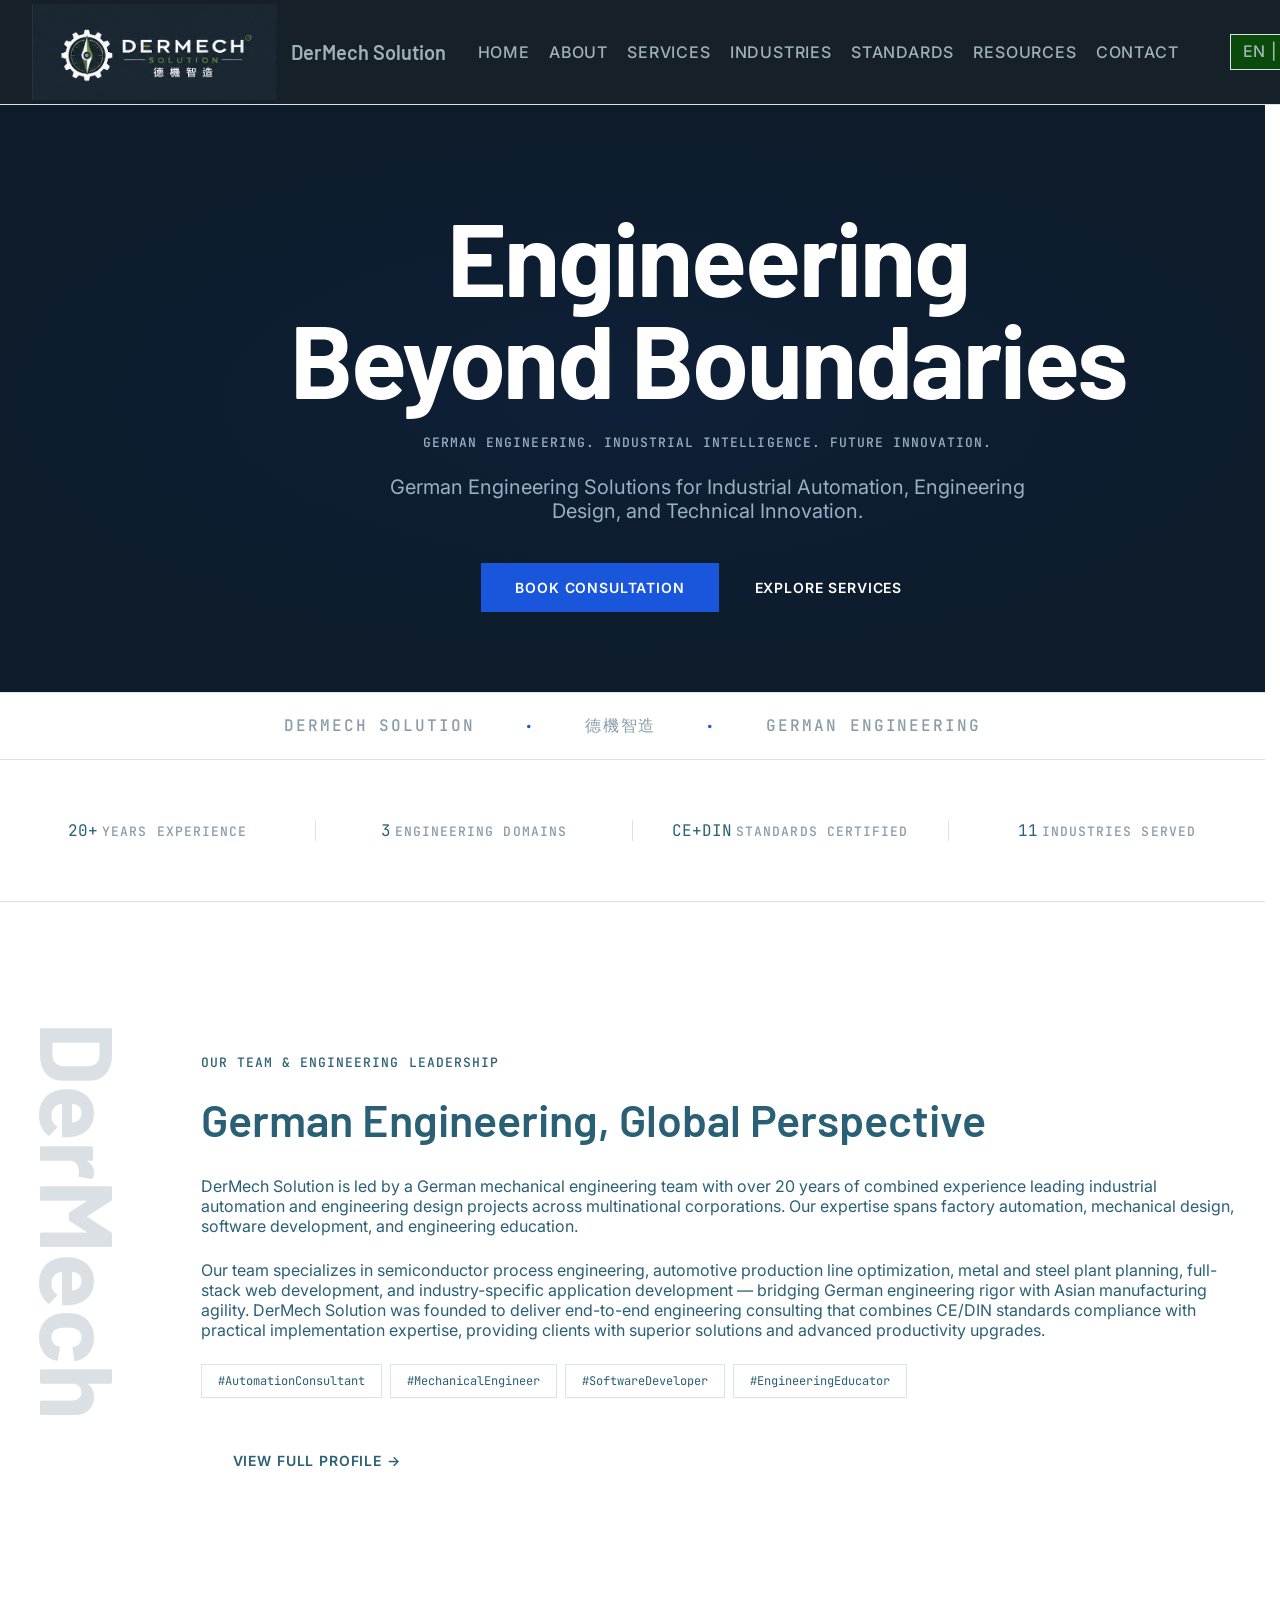
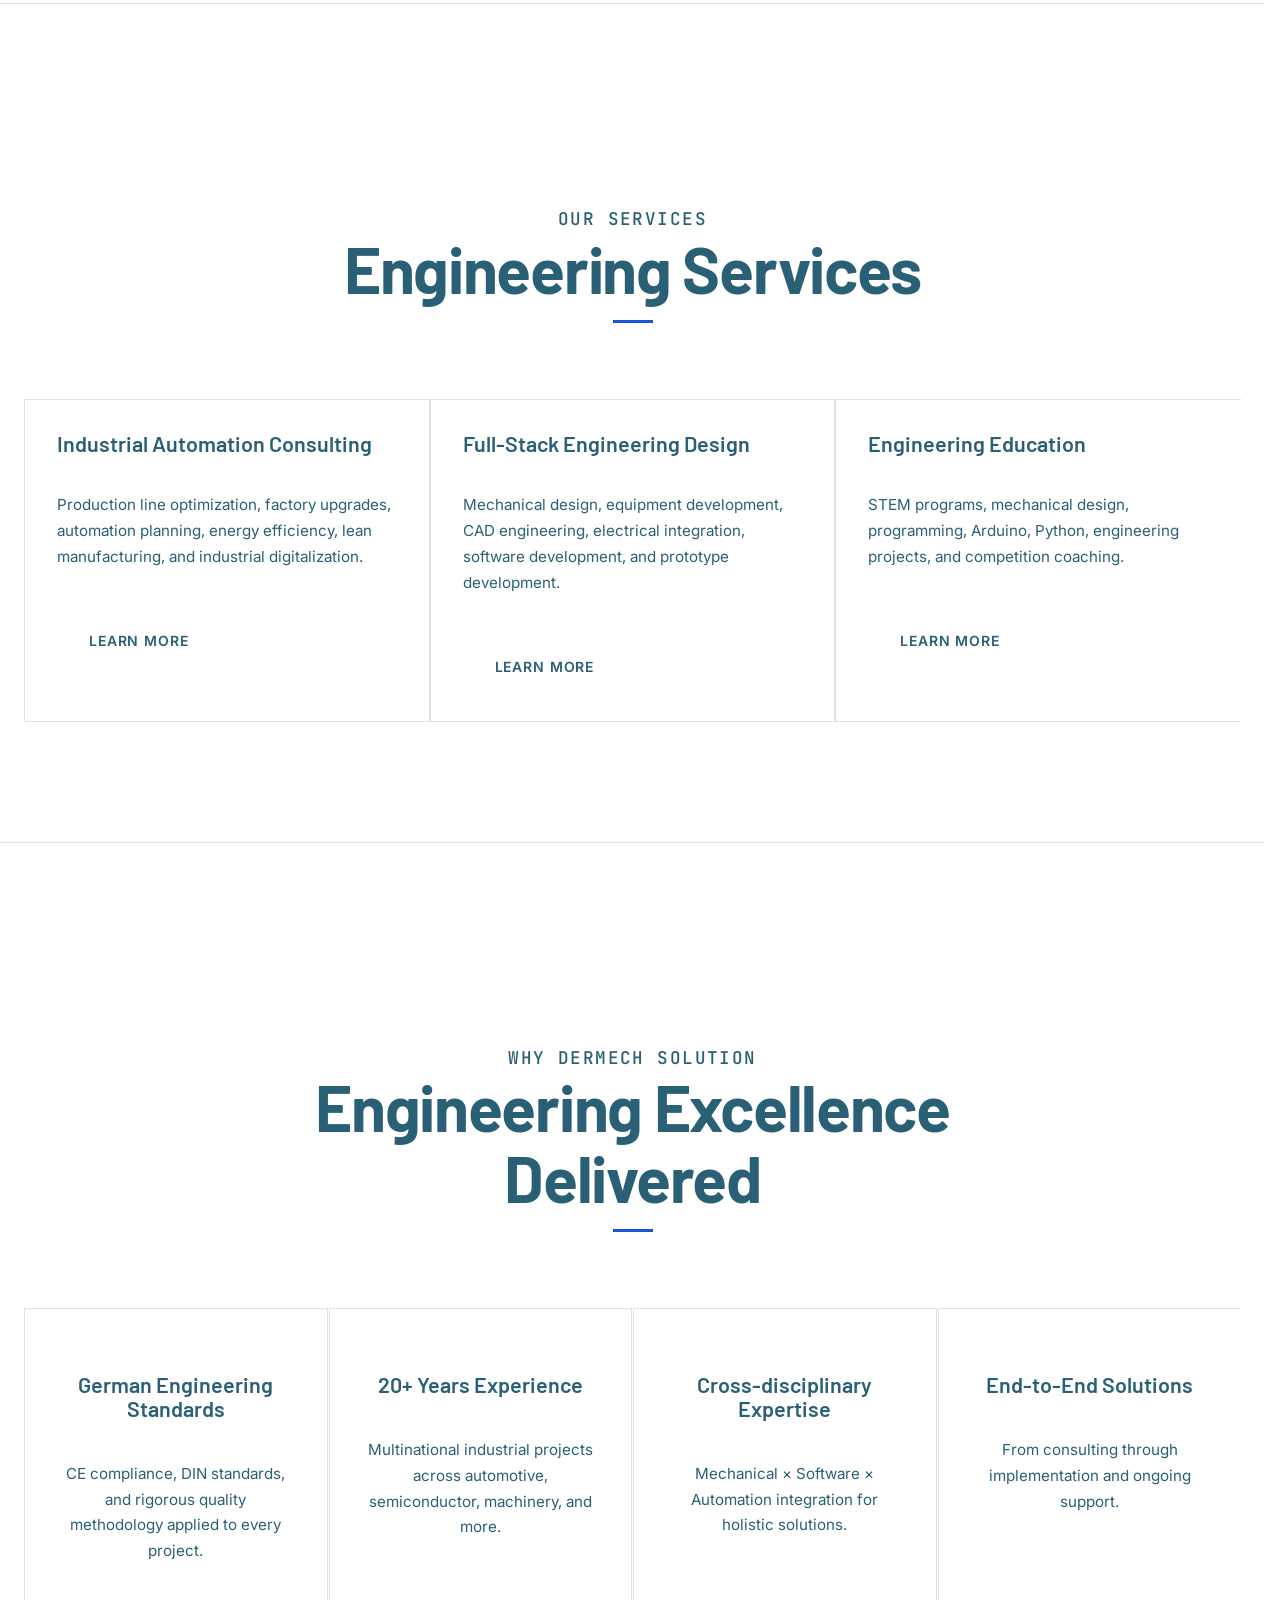
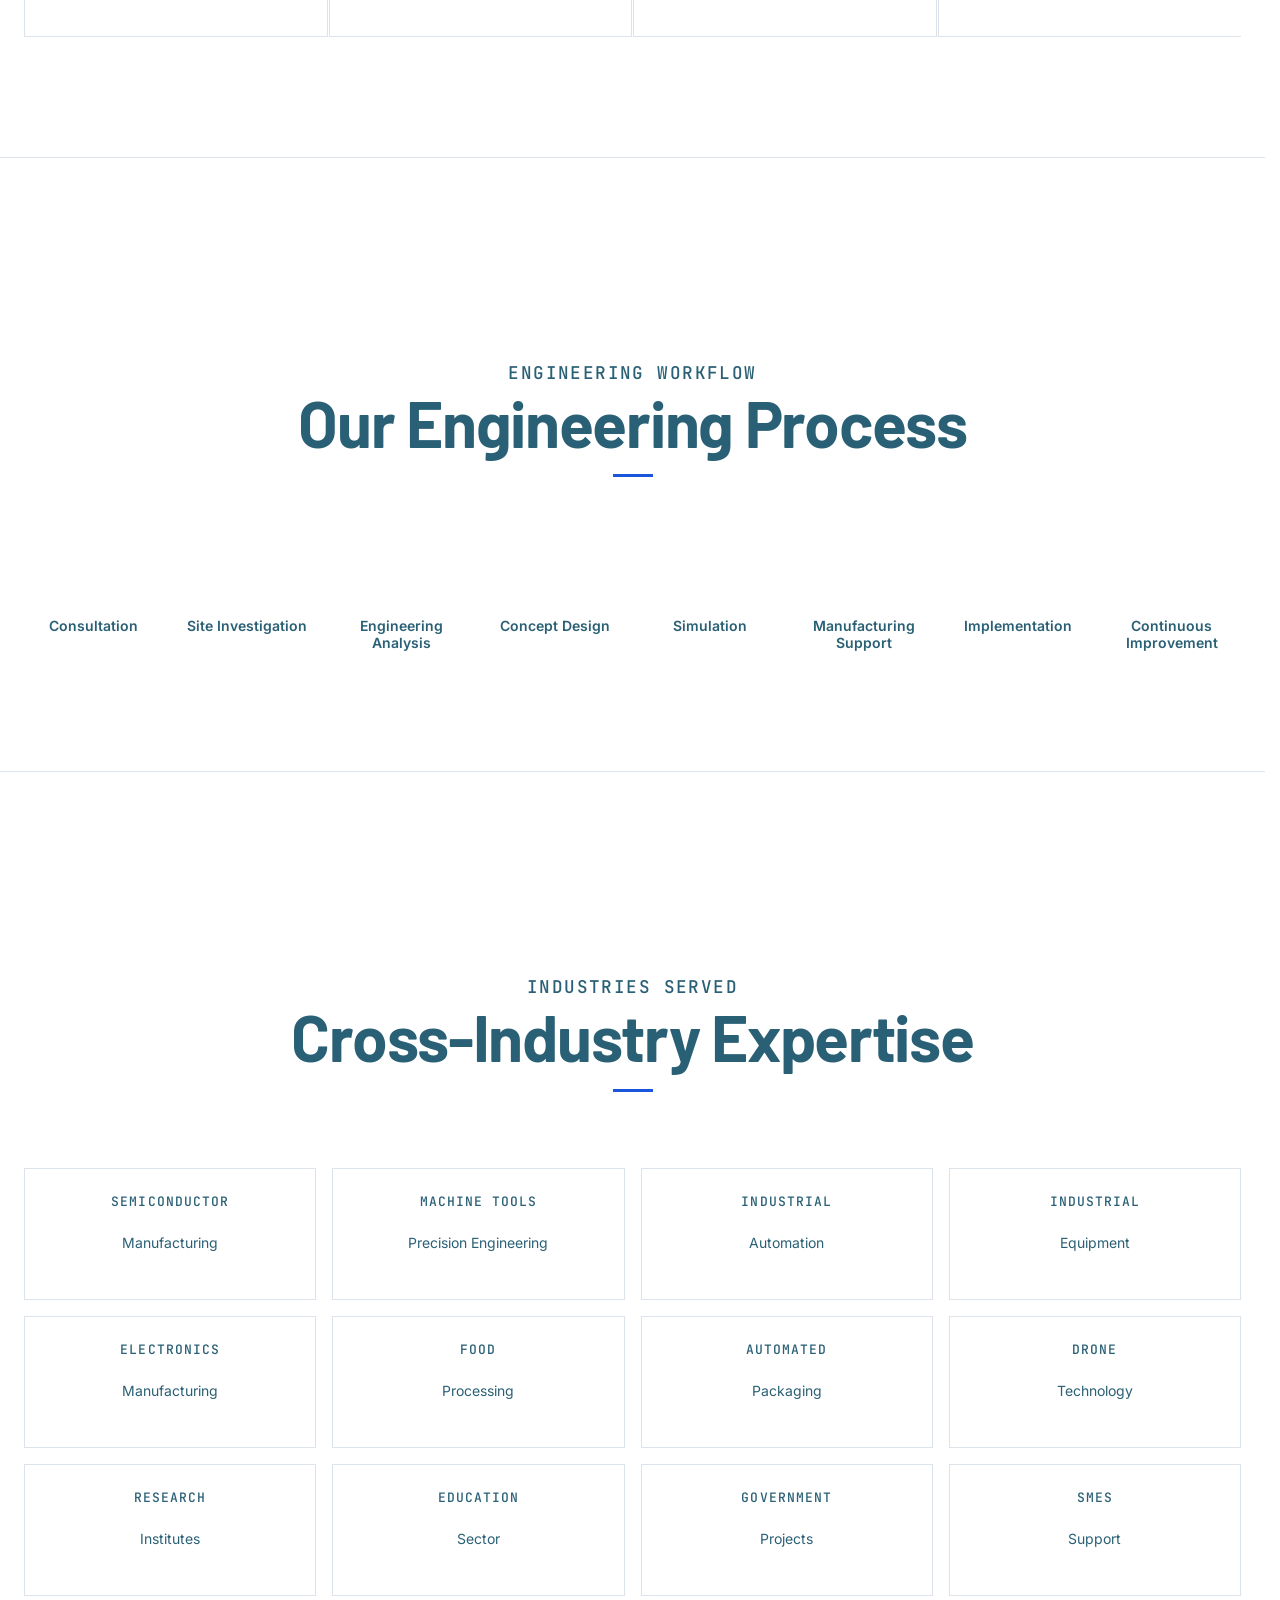
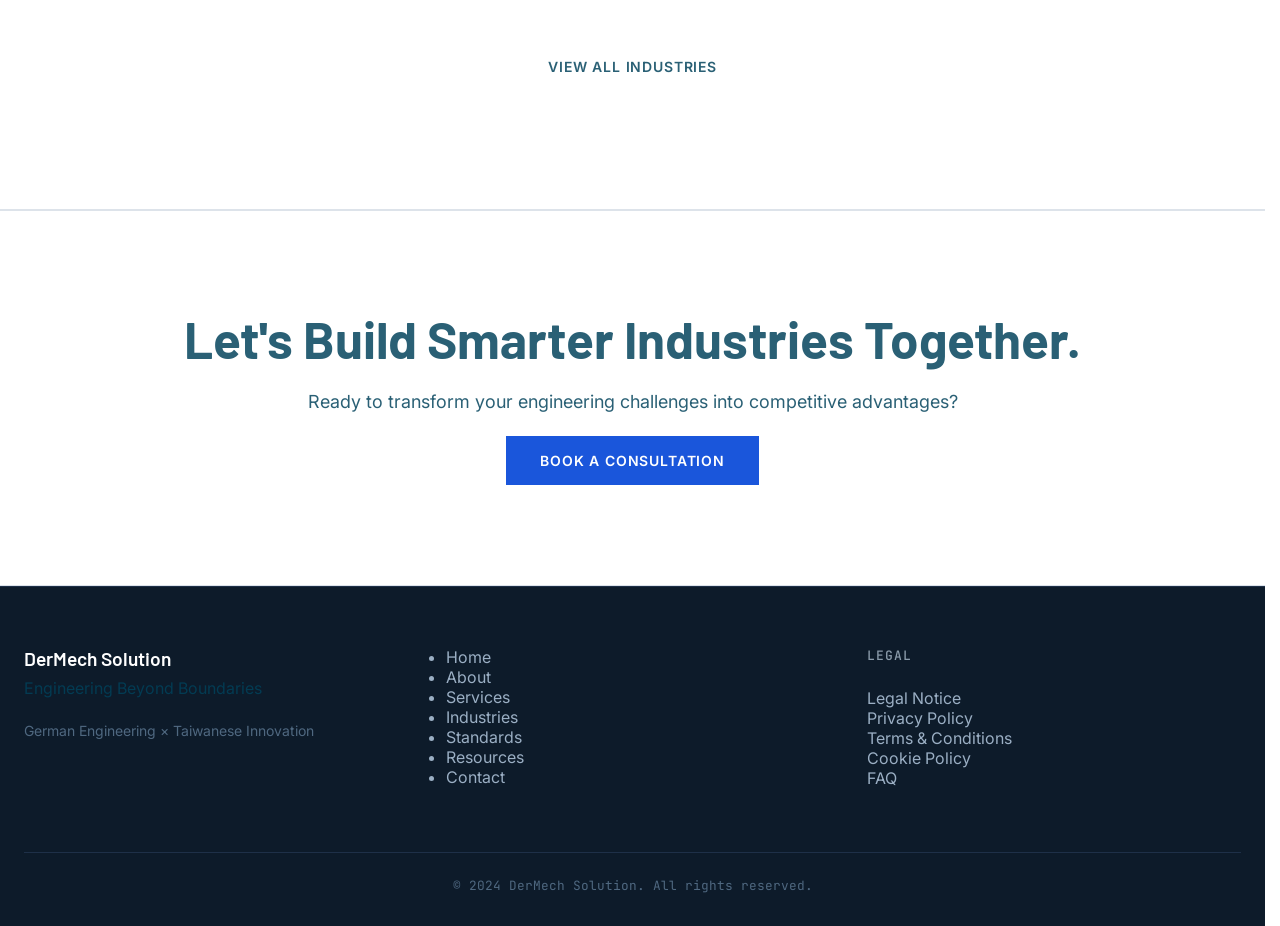
==== commit 3eff6110: "Enhance website with German engineering content and new pages - Add comprehensive German (DE) transl" ====
--- a/index.html
+++ b/index.html
@@ -34,6 +34,7 @@
         <li><a href="services.html" data-en="Services" data-de="Leistungen" data-zh="服務項目">Services</a></li>
         <li><a href="industries.html" data-en="Industries" data-de="Branchen" data-zh="服務產業">Industries</a></li>
         <li><a href="standards.html" data-en="Standards" data-de="Standards" data-zh="工程標準">Standards</a></li>
+        <li><a href="resources.html" data-en="Resources" data-de="Ressourcen" data-zh="資源中心">Resources</a></li>
         <li><a href="contact.html" data-en="Contact" data-de="Kontakt" data-zh="聯絡我們">Contact</a></li>
         <li class="nav-lang-mobile">
           <button id="langToggleMobile" class="btn-lang btn-lang-mobile">EN | DE | 中</button>
@@ -293,12 +294,19 @@
             <li><a href="services.html" data-en="Services" data-zh="服務">Services</a></li>
             <li><a href="industries.html" data-en="Industries" data-zh="產業">Industries</a></li>
             <li><a href="standards.html" data-en="Standards" data-zh="標準">Standards</a></li>
+            <li><a href="resources.html" data-en="Resources" data-zh="資源中心">Resources</a></li>
             <li><a href="contact.html" data-en="Contact" data-zh="聯繫">Contact</a></li>
           </ul>
         </nav>
         <div>
-          <p class="caption" data-en="CONTACT" data-zh="聯繫方式">CONTACT</p>
-          <p style="margin-top: 0.5rem;">info@dermech-etc.com</p>
+          <p class="caption" data-en="LEGAL" data-zh="法律">LEGAL</p>
+          <ul style="list-style: none; margin-top: 1rem;">
+            <li><a href="legal.html" data-en="Legal Notice" data-zh="法律聲明">Legal Notice</a></li>
+            <li><a href="privacy.html" data-en="Privacy Policy" data-zh="隱私權政策">Privacy Policy</a></li>
+            <li><a href="terms.html" data-en="Terms & Conditions" data-zh="條款與條件">Terms & Conditions</a></li>
+            <li><a href="cookies.html" data-en="Cookie Policy" data-zh="Cookie 政策">Cookie Policy</a></li>
+            <li><a href="faq.html" data-en="FAQ" data-zh="常見問題">FAQ</a></li>
+          </ul>
         </div>
       </div>
       <div class="copyright" data-en="© 2024 DerMech Solution. All rights reserved." data-zh="© 2024 德機智造 版權所有">© 2024 DerMech Solution. All rights reserved.</div>
--- a/assets/css/style.css
+++ b/assets/css/style.css
@@ -340,6 +340,19 @@
 
 /* Mobile */
 @media (max-width: 768px) {
+  .navbar {
+    min-height: 60px;
+  }
+
+  .nav-logo {
+    height: 48px;
+  }
+
+  .nav-container {
+    padding: 0 1rem;
+    gap: 0.5rem;
+  }
+
   .nav-links {
     display: none;
     position: fixed;
@@ -693,6 +706,8 @@
   background-color: #FFFFFF;
   border-bottom: 1px solid var(--color-border);
   padding: 60px 0;
+  display: grid;
+  grid-template-columns: repeat(4, 1fr);
 }
 
 .stat-item {
@@ -960,7 +975,7 @@
 .feature-card,
 .industry-card {
   background: #FFFFFF;
-  border: 1px solid var(--color-border);
+  border: 1px solid #DDE3EA;
   color: var(--color-text-third);
   padding: 2rem;
   transition: border-color 0.2s ease, box-shadow 0.2s ease, transform 0.2s ease;
@@ -997,7 +1012,7 @@
 .section-offwhite .card,
 .section-offwhite .service-card {
   background: #FFFFFF;
-  border-color: var(--color-border);
+  border-color: #DDE3EA;
 }
 
 /* === CTA BANNER === */
@@ -1016,17 +1031,9 @@
   font-size: clamp(2rem, 4vw, 3.5rem);
   font-weight: 700;
   color: var(--color-text-third);
+  line-height: 1.1;
   margin-bottom: 1rem;
 }
-
-.cta-section p,
-.cta-banner p {
-  color: var(--color-text-third);
-  font-size: 1.2rem;
-  margin-bottom: 2rem;
-}
-
-
 
 
 
@@ -1072,7 +1079,7 @@
 /* === RESPONSIVE — MOBILE (max 768px) === */
 @media (max-width: 768px) {
   .stats-bar {
-    grid-template-columns: 1fr;
+    grid-template-columns: repeat(2, 1fr);
   }
   .stat-item {
     border-right: none;
@@ -1186,4 +1193,373 @@
     animation: none !important;
     scroll-behavior: auto !important;
   }
+}
+
+/* === NEW PAGE STYLES === */
+
+/* FAQ Accordion */
+.faq-item {
+  border: 1px solid var(--color-border);
+  margin-bottom: 1rem;
+  background: #FFFFFF;
+  transition: border-color 0.2s ease;
+}
+
+.faq-item:hover {
+  border-color: var(--color-accent);
+}
+
+.faq-question {
+  width: 100%;
+  padding: 1.5rem 2rem;
+  background: none;
+  border: none;
+  text-align: left;
+  cursor: pointer;
+  display: flex;
+  justify-content: space-between;
+  align-items: center;
+  gap: 1rem;
+  font-family: var(--font-body);
+  font-size: 1.1rem;
+  font-weight: 600;
+  color: var(--color-text-third);
+  transition: color 0.2s ease;
+}
+
+.faq-question:hover {
+  color: var(--color-accent);
+}
+
+.faq-icon {
+  font-size: 1.5rem;
+  font-weight: 300;
+  color: var(--color-accent);
+  flex-shrink: 0;
+  transition: transform 0.3s ease;
+}
+
+.faq-item.active .faq-icon {
+  transform: rotate(45deg);
+}
+
+.faq-answer {
+  max-height: 0;
+  overflow: hidden;
+  transition: max-height 0.3s ease, padding 0.3s ease;
+}
+
+.faq-item.active .faq-answer {
+  max-height: 500px;
+}
+
+.faq-answer-content {
+  padding: 0 2rem 1.5rem;
+  color: var(--color-text-third);
+  line-height: 1.7;
+}
+
+.faq-answer-content p {
+  margin-bottom: 0;
+}
+
+/* Case Study Cards */
+.case-study {
+  background: #FFFFFF;
+  border: 1px solid var(--color-border);
+  padding: 3rem;
+  margin-bottom: 3rem;
+  transition: border-color 0.2s ease, box-shadow 0.2s ease;
+}
+
+.case-study:hover {
+  border-color: var(--color-accent);
+  box-shadow: 0 8px 32px rgba(26, 86, 219, 0.10);
+}
+
+.case-study-header {
+  margin-bottom: 2rem;
+  padding-bottom: 1.5rem;
+  border-bottom: 1px solid var(--color-border);
+}
+
+.case-study-meta {
+  display: flex;
+  gap: 1rem;
+  margin-bottom: 0.5rem;
+  flex-wrap: wrap;
+}
+
+.case-study-tag {
+  background: var(--color-accent-tint);
+  color: var(--color-accent);
+  padding: 0.25rem 0.75rem;
+  font-family: var(--font-mono);
+  font-size: 0.75rem;
+  font-weight: 500;
+  text-transform: uppercase;
+  letter-spacing: 0.05em;
+}
+
+.case-study-title {
+  font-family: var(--font-display);
+  font-size: clamp(1.75rem, 3vw, 2.5rem);
+  font-weight: 700;
+  color: var(--color-text-third);
+  margin-bottom: 0.5rem;
+}
+
+.case-study-section {
+  margin-bottom: 2rem;
+}
+
+.case-study-section h4 {
+  font-family: var(--font-display);
+  font-size: 1.1rem;
+  font-weight: 600;
+  color: var(--color-accent);
+  text-transform: uppercase;
+  letter-spacing: 0.05em;
+  margin-bottom: 0.75rem;
+}
+
+.case-study-section p,
+.case-study-section li {
+  color: var(--color-text-third);
+  line-height: 1.7;
+  margin-bottom: 0.5rem;
+}
+
+.case-study-section ul {
+  list-style: none;
+  padding-left: 0;
+}
+
+.case-study-section ul li {
+  padding-left: 1.5rem;
+  position: relative;
+}
+
+.case-study-section ul li::before {
+  content: "→";
+  position: absolute;
+  left: 0;
+  color: var(--color-accent);
+  font-family: var(--font-mono);
+  font-weight: 700;
+}
+
+.case-image-placeholder {
+  background: var(--color-bg-alt);
+  border: 1px solid var(--color-border);
+  padding: 3rem;
+  text-align: center;
+  color: var(--color-text-muted);
+  font-family: var(--font-mono);
+  font-size: 0.875rem;
+  margin-top: 1rem;
+}
+
+/* Resource Cards */
+.resource-card {
+  background: #FFFFFF;
+  border: 1px solid var(--color-border);
+  padding: 2rem;
+  transition: border-color 0.2s ease, box-shadow 0.2s ease, transform 0.2s ease;
+  display: flex;
+  flex-direction: column;
+  gap: 1rem;
+}
+
+.resource-card:hover {
+  border-color: var(--color-accent);
+  box-shadow: 0 8px 32px rgba(26, 86, 219, 0.10);
+  transform: translateY(-2px);
+}
+
+.resource-card h3 {
+  font-family: var(--font-display);
+  font-size: 1.25rem;
+  font-weight: 600;
+  color: var(--color-text-third);
+  margin-bottom: 0.25rem;
+}
+
+.resource-card p {
+  font-size: 0.95rem;
+  color: var(--color-text-third);
+  line-height: 1.6;
+  margin-bottom: 0;
+}
+
+.resource-meta {
+  font-family: var(--font-mono);
+  font-size: 0.75rem;
+  color: var(--color-text-muted);
+  text-transform: uppercase;
+  letter-spacing: 0.05em;
+}
+
+/* Legal Page Styles */
+.legal-section {
+  margin-bottom: 3rem;
+}
+
+.legal-section h2 {
+  font-family: var(--font-display);
+  font-size: 1.75rem;
+  font-weight: 600;
+  color: var(--color-text-third);
+  margin-bottom: 1rem;
+  padding-bottom: 0.5rem;
+  border-bottom: 2px solid var(--color-accent);
+}
+
+.legal-section h3 {
+  font-family: var(--font-display);
+  font-size: 1.25rem;
+  font-weight: 600;
+  color: var(--color-text-third);
+  margin: 1.5rem 0 0.75rem;
+}
+
+.legal-section p,
+.legal-section li {
+  color: var(--color-text-third);
+  line-height: 1.7;
+  margin-bottom: 0.75rem;
+}
+
+.legal-section ul {
+  list-style: none;
+  padding-left: 0;
+}
+
+.legal-section ul li {
+  padding-left: 1.5rem;
+  position: relative;
+}
+
+.legal-section ul li::before {
+  content: "—";
+  position: absolute;
+  left: 0;
+  color: var(--color-accent);
+}
+
+.legal-info-grid {
+  display: grid;
+  grid-template-columns: repeat(2, 1fr);
+  gap: 1.5rem;
+  margin-bottom: 2rem;
+}
+
+.legal-info-item {
+  padding: 1.5rem;
+  background: #FFFFFF;
+  border: 1px solid var(--color-border);
+}
+
+.legal-info-label {
+  font-family: var(--font-mono);
+  font-size: 0.75rem;
+  font-weight: 500;
+  text-transform: uppercase;
+  letter-spacing: 0.08em;
+  color: var(--color-accent);
+  margin-bottom: 0.5rem;
+}
+
+.legal-info-value {
+  font-size: 1rem;
+  color: var(--color-text-third);
+  line-height: 1.6;
+}
+
+/* Cookie table */
+.cookie-table {
+  width: 100%;
+  border-collapse: collapse;
+  margin: 2rem 0;
+}
+
+.cookie-table th,
+.cookie-table td {
+  padding: 1rem 1.5rem;
+  text-align: left;
+  border-bottom: 1px solid var(--color-border);
+}
+
+.cookie-table th {
+  background: var(--color-bg-alt);
+  font-family: var(--font-mono);
+  font-size: 0.8rem;
+  font-weight: 600;
+  text-transform: uppercase;
+  letter-spacing: 0.05em;
+  color: var(--color-text-third);
+}
+
+.cookie-table td {
+  color: var(--color-text-third);
+  line-height: 1.6;
+}
+
+.cookie-table code {
+  background: var(--color-bg-alt);
+  padding: 0.2rem 0.5rem;
+  font-family: var(--font-mono);
+  font-size: 0.85rem;
+  border: 1px solid var(--color-border);
+}
+
+/* Responsive for legal grid */
+@media (max-width: 768px) {
+  .legal-info-grid {
+    grid-template-columns: 1fr;
+  }
+}
+
+/* Newsletter form in resources */
+.newsletter-form {
+  display: flex;
+  gap: 1rem;
+  margin-top: 1.5rem;
+  flex-wrap: wrap;
+}
+
+.newsletter-form input {
+  flex: 1;
+  min-width: 250px;
+  padding: 1rem 1.25rem;
+  border: 1px solid var(--color-border);
+  background: #FFFFFF;
+  color: var(--color-text-third);
+  font-family: var(--font-body);
+  font-size: 1rem;
+}
+
+.newsletter-form input:focus {
+  outline: none;
+  border-color: var(--color-accent);
+}
+
+/* Resource section layout */
+.resource-grid {
+  display: grid;
+  grid-template-columns: repeat(3, 1fr);
+  gap: 2rem;
+  margin-top: 3rem;
+}
+
+@media (max-width: 1024px) {
+  .resource-grid {
+    grid-template-columns: repeat(2, 1fr);
+  }
+}
+
+@media (max-width: 768px) {
+  .resource-grid {
+    grid-template-columns: 1fr;
+  }
 }
